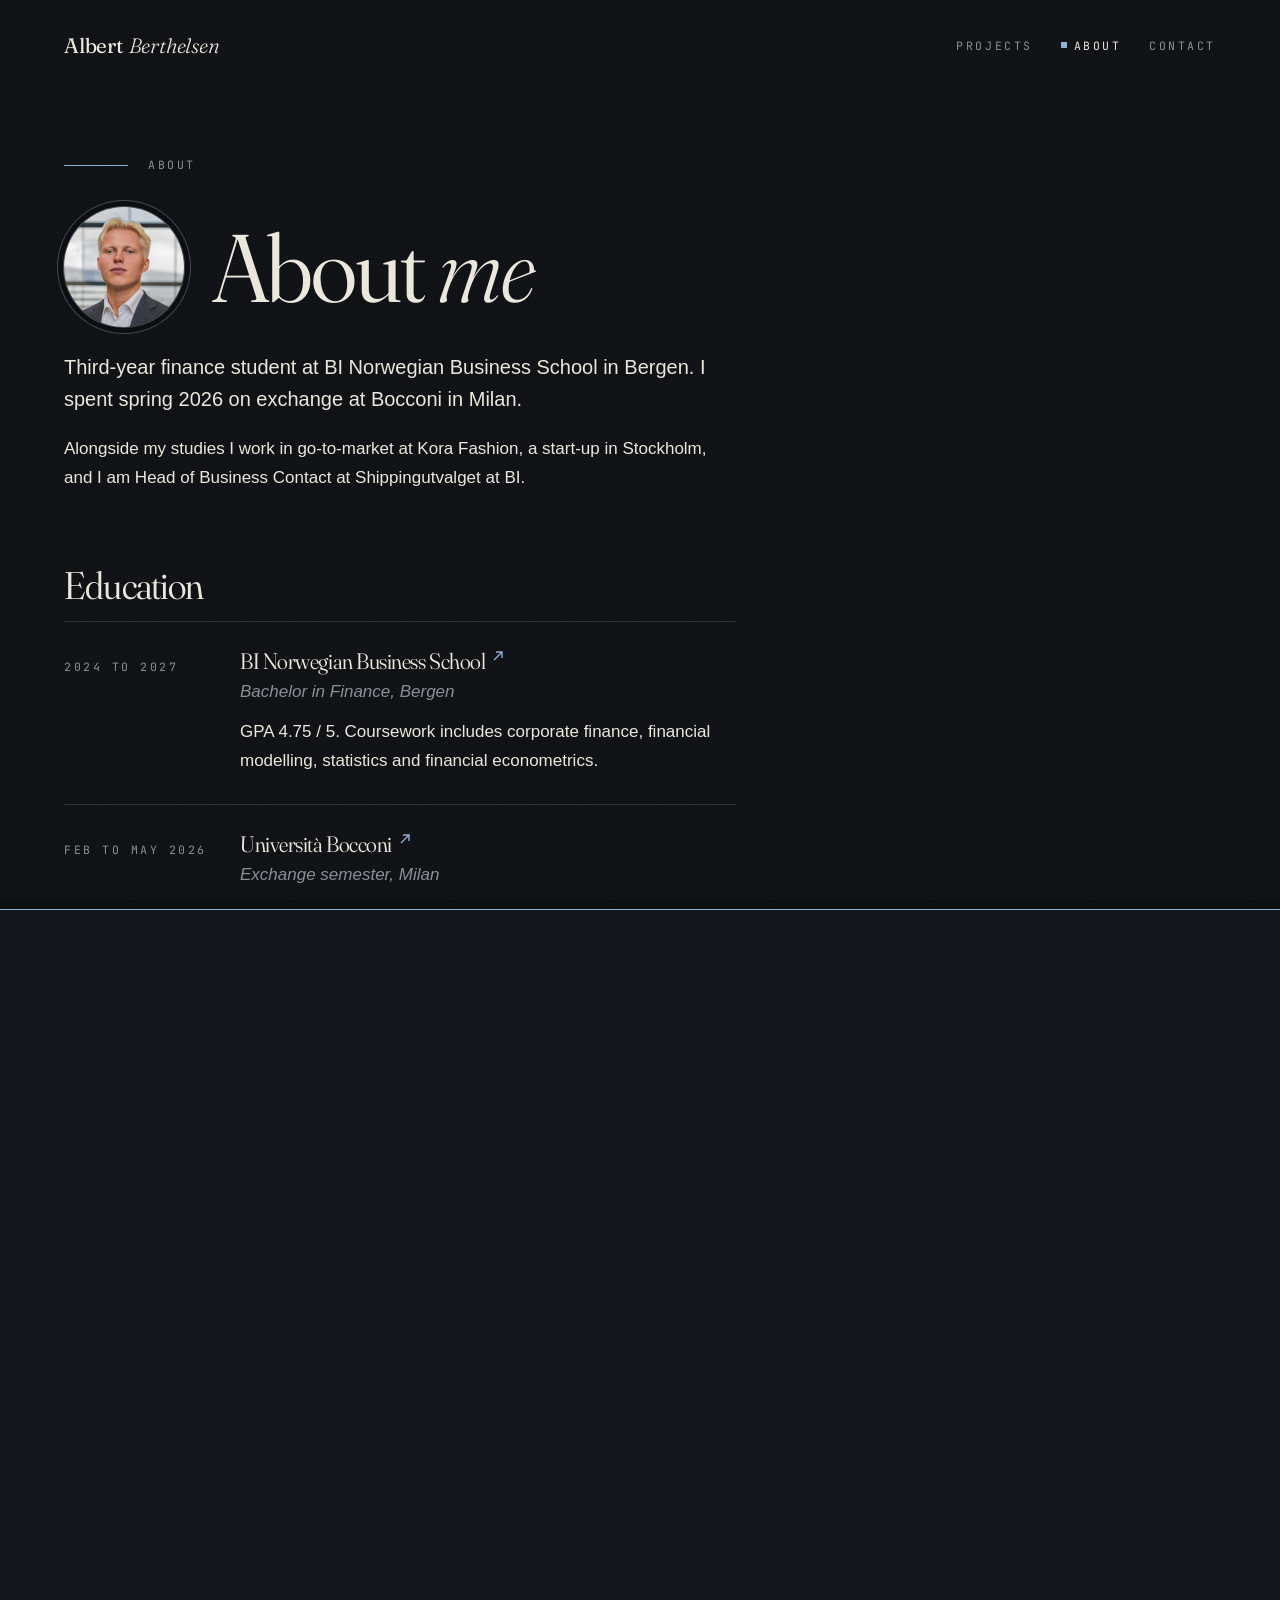
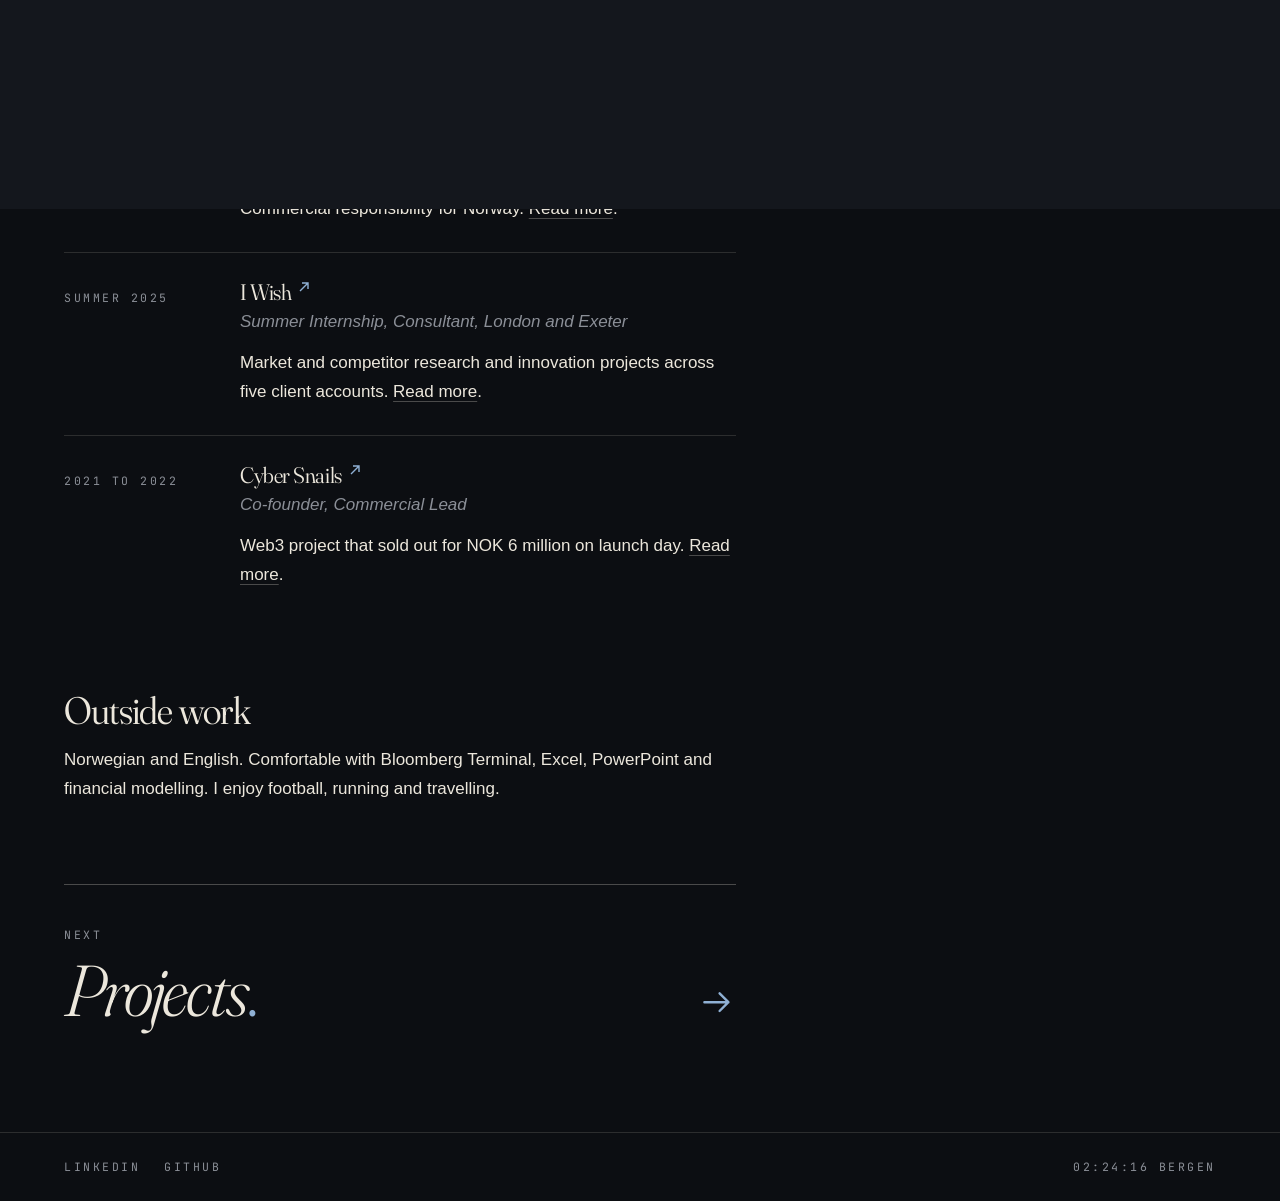
==== about/index.html @ 4fbca852 "Plainer copy, cleaner home, school links under Education Co-Authored-By: Claude Opus 5.5 <noreply@an" ====
<!doctype html>
<html lang="en">
<head>
  <meta charset="utf-8">
  <meta name="viewport" content="width=device-width, initial-scale=1">
  <title>About · Albert Berthelsen</title>
  <meta name="description" content="Background, education and experience of Albert Berthelsen.">
  <link rel="canonical" href="https://albertberthelsen.com/about">
  <meta property="og:title" content="About · Albert Berthelsen">
  <meta property="og:description" content="Background, education and experience of Albert Berthelsen.">
  <meta property="og:url" content="https://albertberthelsen.com/about">
  <meta property="og:type" content="website">
  <meta property="og:site_name" content="Albert Berthelsen">
  <meta property="og:image" content="https://albertberthelsen.com/og-portrait.jpg">
  <meta property="og:image:width" content="878">
  <meta property="og:image:height" content="1098">
  <meta property="og:image:alt" content="Hi, I’m Albert. Finance student in Bergen.">
  <meta name="twitter:card" content="summary">
  <meta name="twitter:image" content="https://albertberthelsen.com/og-portrait.jpg">
  <meta name="theme-color" content="#0c0e12">
  <link rel="icon" href="/favicon.svg" type="image/svg+xml">
  <link rel="icon" href="/favicon-32.png" type="image/png" sizes="32x32">
  <link rel="apple-touch-icon" href="/apple-touch-icon.png">
  <link rel="preconnect" href="https://fonts.googleapis.com">
  <link rel="preconnect" href="https://fonts.gstatic.com" crossorigin>
  <link rel="stylesheet" href="https://fonts.googleapis.com/css2?family=Fraunces:ital,opsz,wght,SOFT@0,9..144,300..500,0..100;1,9..144,300..500,0..100&family=JetBrains+Mono:wght@400&display=swap">
  <script>document.documentElement.classList.add("js");</script>
  <link rel="stylesheet" href="/css/style.css">
  <script defer src="/_vercel/insights/script.js"></script>
</head>
<body>
  <div class="curtain" aria-hidden="true"><span class="curtain-label"></span></div>

  <header class="topbar">
    <a class="brand" href="/">Albert <em>Berthelsen</em></a>
    <nav class="site-nav mono" aria-label="Main">
      <a href="/projects">Projects</a>
      <a href="/about">About</a>
      <a href="/contact">Contact</a>
    </nav>
  </header>

  <main>
    <div class="wrap">
      <p class="mono kicker">About</p>
      <div class="about-head">
        <button class="portrait-btn" type="button" aria-label="Show full portrait" data-lightbox="portrait-full">
          <img class="portrait" src="/img/albert-square.jpg" alt="Portrait of Albert Berthelsen" width="480" height="480">
        </button>
        <h1>About <em>me</em></h1>
      </div>
      <dialog class="lightbox" id="portrait-full" aria-label="Portrait of Albert Berthelsen">
        <img src="/img/albert.jpg" alt="Albert Berthelsen" width="878" height="1382" loading="lazy">
        <button class="lightbox-close mono" type="button" aria-label="Close">Close</button>
      </dialog>
      <p class="lede">Third-year finance student at BI Norwegian Business School in Bergen. I spent spring 2026 on exchange at Bocconi in Milan.</p>
      <p>Alongside my studies I work in go-to-market at Kora Fashion, a start-up in Stockholm, and I am Head of Business Contact at Shippingutvalget at BI.</p>

      <h2>Education</h2>

      <div class="entry">
        <span class="mono entry-date">2024 to 2027</span>
        <div>
        <h3><a class="ext" href="https://www.bi.no/" target="_blank" rel="noopener">BI Norwegian Business School</a></h3>
        <p class="entry-role">Bachelor in Finance, Bergen</p>
        <p>GPA 4.75 / 5. Coursework includes corporate finance, financial modelling, statistics and financial econometrics.</p>
        </div>
      </div>

      <div class="entry">
        <span class="mono entry-date">Feb to May 2026</span>
        <div>
        <h3><a class="ext" href="https://www.unibocconi.it/en" target="_blank" rel="noopener">Università Bocconi</a></h3>
        <p class="entry-role">Exchange semester, Milan</p>
        <p>Courses included Business Valuation, Fintech for Banking, and Macroeconomics and the World Economy.</p>
        </div>
      </div>

      <h2>Student organisations</h2>

      <div class="entry">
        <span class="mono entry-date">Since 2024</span>
        <div>
        <h3><a class="ext" href="https://www.linkedin.com/company/shippingutvalgetbi/" target="_blank" rel="noopener">Shippingutvalget</a></h3>
        <p class="entry-role">Head of Business Contact</p>
        <p>The shipping committee at BI Bergen. I am responsible for our relationships with the shipping industry in Bergen, building contacts with companies and arranging company visits for our 35 members.</p>
        </div>
      </div>

      <div class="entry">
        <span class="mono entry-date">2025 to 2026</span>
        <div>
        <h3><a class="ext" href="https://www.linkedin.com/company/bi-bergen-case-club/" target="_blank" rel="noopener">BISO Bergen Case Club</a></h3>
        <p class="entry-role">Business Relations Manager</p>
        <p>I reached out to consulting firms, built partnerships and arranged company visits for the case club&rsquo;s members.</p>
        </div>
      </div>

      <h2>Experience</h2>

      <div class="entry">
        <span class="mono entry-date">Since 2026</span>
        <div>
        <h3><a class="ext" href="https://www.kora.fashion/" target="_blank" rel="noopener">Kora Fashion</a></h3>
        <p class="entry-role">GTM Internship, Stockholm (remote)</p>
        <p>First external hire at an early-stage B2B SaaS start-up. Commercial responsibility for Norway. <a href="/projects/ai-gtm-toolkit">Read more</a>.</p>
        </div>
      </div>

      <div class="entry">
        <span class="mono entry-date">Summer 2025</span>
        <div>
        <h3><a class="ext" href="https://www.iwishworld.com/" target="_blank" rel="noopener">I Wish</a></h3>
        <p class="entry-role">Summer Internship, Consultant, London and Exeter</p>
        <p>Market and competitor research and innovation projects across five client accounts. <a href="/projects/vuse-market-research">Read more</a>.</p>
        </div>
      </div>

      <div class="entry">
        <span class="mono entry-date">2021 to 2022</span>
        <div>
        <h3><a class="ext" href="https://x.com/CyberSnailsNFT" target="_blank" rel="noopener">Cyber Snails</a></h3>
        <p class="entry-role">Co-founder, Commercial Lead</p>
        <p>Web3 project that sold out for NOK 6 million on launch day. <a href="/projects/cyber-snails">Read more</a>.</p>
        </div>
      </div>

      <h2>Outside work</h2>
      <p>Norwegian and English. Comfortable with Bloomberg Terminal, Excel, PowerPoint and financial modelling. I enjoy football, running and travelling.</p>
      <a class="next" href="/projects">
        <span class="mono">Next</span>
        <span class="next-title">Projects<span class="dot">.</span></span>
        <span class="card-arrow"><svg class="arrow" viewBox="0 0 24 24" aria-hidden="true"><path d="M4 12h15M13.5 6.5 19 12l-5.5 5.5"/></svg></span>
      </a>
    </div>
  </main>

  <footer class="statusbar mono">
    <span class="foot-links"><a href="https://www.linkedin.com/in/albert-berthelsen-7a202219b" target="_blank" rel="noopener">LinkedIn</a><a href="https://github.com/albertberthelsen" target="_blank" rel="noopener">GitHub</a></span>
    <span id="clock">Bergen</span>
  </footer>

  <script src="/js/main.js" defer></script>
</body>
</html>
---- css/style.css ----
/* ---------- Tokens ---------- */
:root {
  --bg: #0c0e12;
  --text: #ece7dc;
  --muted: #8b8f97;
  --rule: rgba(236, 231, 220, 0.14);
  --rule-strong: rgba(236, 231, 220, 0.28);
  --accent: #8fb0d4;
  --serif: "Fraunces", Georgia, "Times New Roman", serif;
  --sans: -apple-system, BlinkMacSystemFont, "Segoe UI", Roboto, "Helvetica Neue", Arial, sans-serif;
  --mono: "JetBrains Mono", ui-monospace, SFMono-Regular, Menlo, monospace;
  --measure: 42rem;
  --gutter: clamp(1rem, 5vw, 4rem);
  color-scheme: dark;
}

/* ---------- Base ---------- */
*, *::before, *::after { box-sizing: border-box; }

html { -webkit-text-size-adjust: 100%; }

body {
  margin: 0;
  min-height: 100vh;
  min-height: 100svh;
  display: flex;
  flex-direction: column;
  background: var(--bg);
  color: var(--text);
  font-family: var(--sans);
  font-size: 1.0625rem;
  line-height: 1.7;
  -webkit-font-smoothing: antialiased;
  overflow-x: hidden;
}

/* Film grain */
body::after {
  content: "";
  position: fixed;
  inset: 0;
  pointer-events: none;
  z-index: 1;
  opacity: 0.06;
  background-image: url("data:image/svg+xml,%3Csvg xmlns='http://www.w3.org/2000/svg' width='160' height='160'%3E%3Cfilter id='n'%3E%3CfeTurbulence type='fractalNoise' baseFrequency='0.9' numOctaves='2' stitchTiles='stitch'/%3E%3C/filter%3E%3Crect width='100%25' height='100%25' filter='url(%23n)'/%3E%3C/svg%3E");
}

#market {
  position: fixed;
  inset: 0;
  width: 100%;
  height: 100%;
  z-index: 0;
  pointer-events: none;
}

.topbar, main, .statusbar { position: relative; z-index: 2; }

h1, h2, h3 {
  font-family: var(--serif);
  font-weight: 350;
  font-variation-settings: "opsz" 144, "SOFT" 30;
  line-height: 1.05;
  letter-spacing: -0.02em;
  margin: 0 0 1rem;
}
h1 em, h2 em, .display em { font-style: italic; font-weight: 300; }

h1 { font-size: clamp(3rem, 9vw, 6rem); }
h2 { font-size: clamp(1.75rem, 4vw, 2.4rem); margin-top: 4.5rem; }
h3 { font-size: 1.4rem; margin: 0; }

p { margin: 0 0 1.25rem; }

a {
  color: inherit;
  text-decoration: underline;
  text-decoration-color: var(--rule-strong);
  text-underline-offset: 0.22em;
  transition: color 0.2s ease, text-decoration-color 0.2s ease;
}
a:hover { text-decoration-color: var(--accent); }

:focus-visible { outline: 1px solid var(--accent); outline-offset: 4px; }

::selection { background: var(--accent); color: var(--bg); }

ul { padding-left: 1.1rem; margin: 0 0 1.25rem; }
li { margin-bottom: 0.5rem; }
li::marker { color: var(--accent); }

strong { font-weight: 600; }

/* ---------- Mono labels ---------- */
.mono {
  font-family: var(--mono);
  font-size: 0.72rem;
  letter-spacing: 0.22em;
  text-transform: uppercase;
  color: var(--muted);
}
.accent { color: var(--accent); }

.kicker {
  display: flex;
  align-items: center;
  gap: 1.25rem;
  margin: 0 0 2rem;
}
.kicker::before {
  content: "";
  width: 4rem;
  height: 1px;
  background: var(--accent);
  flex-shrink: 0;
}

/* ---------- Top & bottom bars ---------- */
.topbar {
  display: flex;
  flex-wrap: wrap;
  align-items: center;
  justify-content: space-between;
  gap: 0.75rem 2rem;
  padding: 1.75rem var(--gutter);
}


.brand {
  font-family: var(--serif);
  font-size: 1.3rem;
  letter-spacing: -0.01em;
  text-decoration: none;
}
.brand em { font-style: italic; font-weight: 300; }

.site-nav { display: flex; gap: 1.75rem; }
.site-nav a { text-decoration: none; }
.site-nav a:hover,
.site-nav a[aria-current="page"] { color: var(--text); }
.site-nav a[aria-current="page"]::before {
  content: "";
  display: inline-block;
  width: 6px;
  height: 6px;
  margin-right: 0.6em;
  vertical-align: 0.15em;
  background: var(--accent);
}

main { flex: 1; padding: 4rem var(--gutter) 6rem; }

.statusbar {
  display: flex;
  flex-wrap: wrap;
  justify-content: space-between;
  gap: 0.5rem 2rem;
  padding: 1.5rem var(--gutter);
  border-top: 1px solid var(--rule);
}
.statusbar a { text-decoration: none; }
.statusbar a:hover { color: var(--text); }


/* ---------- Home hero ---------- */
.hero { display: flex; flex-direction: column; justify-content: center; padding-top: 3rem; }

.display {
  font-size: clamp(3.6rem, 17vw, 12rem);
  line-height: 0.9;
  letter-spacing: -0.035em;
  margin: 0 0 2.5rem;
}
.display span, .display em { display: block; }
.display em { padding-left: 0.35em; }
.display .dot { display: inline; color: var(--accent); font-style: normal; }


.hero-intro {
  max-width: 34rem;
  font-size: 1.1rem;
  color: var(--text);
  opacity: 0.85;
  margin-bottom: 3.5rem;
}

/* Index cards */
.cards {
  display: grid;
  grid-template-columns: repeat(3, minmax(0, 1fr));
  max-width: 64rem;
  border: 1px solid var(--rule-strong);
  background: rgba(12, 14, 18, 0.6);
  backdrop-filter: blur(2px);
}
.card {
  display: grid;
  grid-template-columns: auto 1fr auto;
  align-items: center;
  gap: 0 1.25rem;
  padding: 1.6rem 1.5rem;
  text-decoration: none;
  transition: background 0.25s ease;
}
.card + .card { border-left: 1px solid var(--rule-strong); }
.card:hover { background: rgba(143, 176, 212, 0.07); }
.card-title { font-family: var(--serif); font-size: 1.9rem; line-height: 1.1; display: block; }
.card-sub { display: block; margin-top: 0.4rem; font-size: 0.62rem; }
.card-arrow { color: var(--accent); font-size: 1.5rem; transition: transform 0.25s ease; }
.card:hover .card-arrow { transform: translateX(5px); }

/* ---------- Inner pages ---------- */
.wrap { max-width: var(--measure); }

.lede { font-size: 1.25rem; line-height: 1.6; }
.muted { color: var(--muted); }

/* Project list */
.project-list { list-style: none; padding: 0; margin: 3rem 0 0; border-top: 1px solid var(--rule-strong); }
.project-list li { margin: 0; border-bottom: 1px solid var(--rule-strong); }
.project-list a {
  display: grid;
  grid-template-columns: 3rem 1fr auto;
  gap: 0 1rem;
  align-items: start;
  padding: 2rem 0;
  text-decoration: none;
}
.project-list .idx { padding-top: 0.6rem; }
.project-list h2 { font-size: 1.9rem; margin: 0.35rem 0 0.5rem; }
.project-list p { margin: 0; color: var(--muted); }
.project-list .card-arrow { padding-top: 1.6rem; }
.project-list a:hover h2 { color: var(--accent); }
.project-list a:hover .card-arrow { transform: translateX(5px); }

/* Facts */
.facts {
  display: grid;
  grid-template-columns: max-content 1fr;
  gap: 0.9rem 2.5rem;
  margin: 2.5rem 0 1rem;
  padding: 1.75rem 0;
  border-top: 1px solid var(--rule-strong);
  border-bottom: 1px solid var(--rule-strong);
}
.facts dt { padding-top: 0.3rem; }
.facts dd { margin: 0; }

/* Timeline entries */
.entry {
  display: grid;
  grid-template-columns: 9rem 1fr;
  gap: 0 2rem;
  padding: 1.75rem 0;
  border-top: 1px solid var(--rule);
}
.entry-date { padding-top: 0.45rem; }
.entry-role { font-style: italic; color: var(--muted); margin: 0.25rem 0 0.75rem; }
.entry p:last-child { margin-bottom: 0; }

.back { display: inline-block; margin-top: 4rem; text-decoration: none; }
.back:hover { color: var(--accent); }

.big-link {
  font-family: var(--serif);
  font-size: clamp(1.6rem, 6vw, 3rem);
  font-style: italic;
  font-weight: 300;
  text-decoration-thickness: 1px;
  word-break: break-word;
}

/* ---------- Small screens ---------- */
@media (max-width: 52rem) {
  .cards { grid-template-columns: 1fr; }
  .card + .card { border-left: 0; border-top: 1px solid var(--rule-strong); }
}

@media (max-width: 34rem) {
  body { font-size: 1rem; }
  .topbar { padding-top: 1.25rem; padding-bottom: 1.25rem; }
  .site-nav { gap: 1.25rem; }
  main { padding-top: 2.5rem; padding-bottom: 4rem; }
  .hero { padding-top: 2.5rem; }
  .kicker::before { width: 2.5rem; }
  .display em { padding-left: 0.2em; }
  .card { padding: 1.3rem 1.1rem; }
  .card-title { font-size: 1.6rem; }
  .project-list a { grid-template-columns: 2.25rem 1fr; }
  .project-list .card-arrow { display: none; }
  .facts { grid-template-columns: 1fr; gap: 0.15rem; }
  .facts dd { margin-bottom: 1rem; }
  .entry { grid-template-columns: 1fr; }
  .entry-date { padding: 0 0 0.35rem; }
  .hide-sm { display: none; }
}

@media (prefers-reduced-motion: reduce) {
  *, *::before, *::after { animation: none !important; transition: none !important; }
}



/* Footer links */
.foot-links { display: inline-flex; gap: 1.5rem; }

/* About header with portrait */
.about-head {
  display: flex;
  align-items: center;
  gap: 1.75rem;
  margin-bottom: 1.5rem;
}
.about-head h1 { margin: 0; }
.portrait {
  width: 7.5rem;
  height: 7.5rem;
  flex-shrink: 0;
  border-radius: 50%;
  object-fit: cover;
  filter: saturate(0.85);
  box-shadow: 0 0 0 1px var(--rule-strong), 0 0 0 6px var(--bg), 0 0 0 7px rgba(143, 176, 212, 0.35);
}

/* Now section */
.now { max-width: 64rem; margin-top: 5rem; }
.now-list { list-style: none; padding: 0; margin: 0; border-top: 1px solid var(--rule); }
.now-list li {
  display: grid;
  grid-template-columns: 7rem 1fr;
  gap: 0 1.5rem;
  padding: 1rem 0;
  margin: 0;
  border-bottom: 1px solid var(--rule);
}
.now-list .mono { padding-top: 0.3rem; }

@media (max-width: 34rem) {
  .portrait { width: 5.5rem; height: 5.5rem; }
  .about-head { gap: 1.25rem; }
  .now { margin-top: 3.5rem; }
  .now-list li { grid-template-columns: 1fr; }
  .now-list .mono { padding: 0 0 0.2rem; }
}

/* External links */
a.ext::after {
  content: "";
  display: inline-block;
  width: 0.55em;
  height: 0.55em;
  margin-left: 0.3em;
  vertical-align: 0.3em;
  background: var(--accent);
  -webkit-mask: url("data:image/svg+xml,%3Csvg xmlns='http://www.w3.org/2000/svg' viewBox='0 0 12 12'%3E%3Cpath d='M2 10 10 2M4 2h6v6' fill='none' stroke='black' stroke-width='1.4'/%3E%3C/svg%3E") center / contain no-repeat;
  mask: url("data:image/svg+xml,%3Csvg xmlns='http://www.w3.org/2000/svg' viewBox='0 0 12 12'%3E%3Cpath d='M2 10 10 2M4 2h6v6' fill='none' stroke='black' stroke-width='1.4'/%3E%3C/svg%3E") center / contain no-repeat;
}
h3 a.ext { text-decoration: none; }
h3 a.ext:hover { color: var(--accent); }

/* ---------- Page transitions ---------- */
.curtain {
  position: fixed;
  inset: 0;
  z-index: 50;
  pointer-events: none;
  display: flex;
  align-items: flex-end;
  padding: 0 var(--gutter) clamp(2rem, 8vh, 5rem);
  overflow: hidden;
  background: #14171d;
  border-top: 1px solid var(--accent);
  transform: translateY(101%);
  will-change: transform;
}

.curtain-label {
  font-family: var(--serif);
  font-size: clamp(3.2rem, 12vw, 9rem);
  font-style: italic;
  font-weight: 300;
  font-variation-settings: "opsz" 144, "SOFT" 30;
  line-height: 1;
  letter-spacing: -0.03em;
  color: var(--text);
  opacity: 0;
}
.curtain-label:not(:empty)::after { content: "."; font-style: normal; color: var(--accent); }

html.leaving .curtain { animation: curtain-in 0.35s cubic-bezier(0.7, 0, 0.2, 1) forwards; }
html.leaving .curtain-label { animation: label-in 0.3s cubic-bezier(0.2, 0.8, 0.2, 1) 0.12s forwards; }

html.arrived .curtain-label { opacity: 1; }
html.arrived .curtain { animation: curtain-out 0.5s cubic-bezier(0.7, 0, 0.2, 1) 0.05s forwards; transform: none; }

@keyframes curtain-in {
  from { transform: translateY(101%); }
  to { transform: none; }
}
@keyframes curtain-out {
  from { transform: none; }
  to { transform: translateY(-101%); }
}
@keyframes label-in {
  from { opacity: 0; transform: translateY(40%); }
  to { opacity: 1; transform: none; }
}

/* Content rises into place, one element after another */
.js .rv { opacity: 0; }
.js.ready .rv {
  animation: rise 0.6s cubic-bezier(0.2, 0.8, 0.2, 1) both;
  animation-delay: calc(var(--i, 0) * 45ms + var(--d, 0ms));
}
@keyframes rise {
  from { opacity: 0; transform: translateY(16px); }
  to { opacity: 1; transform: none; }
}

/* ---------- Portrait lightbox ---------- */
.portrait-btn {
  padding: 0;
  border: 0;
  background: none;
  border-radius: 50%;
  cursor: zoom-in;
  flex-shrink: 0;
  transition: transform 0.4s cubic-bezier(0.2, 0.8, 0.2, 1);
}
.portrait-btn:hover { transform: scale(1.04); }
.portrait-btn .portrait { display: block; }

.lightbox {
  max-width: min(92vw, 30rem);
  max-height: 92vh;
  padding: 0;
  border: 1px solid var(--rule-strong);
  background: var(--bg);
  overflow: visible;
}
.lightbox[open] { animation: zoom-in 0.45s cubic-bezier(0.2, 0.8, 0.2, 1); }
.lightbox::backdrop { background: rgba(6, 7, 9, 0.85); backdrop-filter: blur(4px); }
.lightbox img { display: block; width: 100%; height: auto; max-height: 92vh; object-fit: contain; cursor: zoom-out; }
.lightbox-close {
  position: absolute;
  top: -2.25rem;
  right: 0;
  padding: 0.25rem 0;
  border: 0;
  background: none;
  color: var(--muted);
  cursor: pointer;
}
.lightbox-close:hover { color: var(--text); }
@keyframes zoom-in {
  from { opacity: 0; transform: scale(0.94); }
  to { opacity: 1; transform: none; }
}

@media (prefers-reduced-motion: reduce) {
  .js .rv { opacity: 1; }
  .curtain { display: none; }
}

/* ---------- Photos in project pages ---------- */
.photo { margin: 2.5rem 0; }
.photo-btn {
  display: block;
  width: 100%;
  padding: 0;
  border: 1px solid var(--rule-strong);
  background: none;
  cursor: zoom-in;
  overflow: hidden;
}
.photo-btn img {
  display: block;
  width: 100%;
  height: auto;
  filter: saturate(0.85);
  transition: transform 0.6s cubic-bezier(0.2, 0.8, 0.2, 1);
}
.photo-btn:hover img { transform: scale(1.02); }
.photo figcaption { margin-top: 0.75rem; font-size: 0.65rem; line-height: 1.8; }

/* ---------- Guided flow ---------- */

.next {
  display: grid;
  grid-template-columns: 1fr auto;
  align-items: end;
  gap: 0.5rem 1.5rem;
  margin-top: 5rem;
  padding: 2.5rem 0 0.5rem;
  border-top: 1px solid var(--rule-strong);
  text-decoration: none;
}
.next .mono { grid-column: 1 / -1; }
.next-title {
  font-family: var(--serif);
  font-size: clamp(2.2rem, 7vw, 4.5rem);
  font-style: italic;
  font-weight: 300;
  font-variation-settings: "opsz" 144, "SOFT" 30;
  line-height: 1.05;
  letter-spacing: -0.03em;
  transition: color 0.3s ease;
}
.next-title .dot { font-style: normal; color: var(--accent); }
.next .card-arrow { font-size: clamp(1.6rem, 4vw, 2.4rem); padding-bottom: 0.4rem; }
.next:hover .next-title { color: var(--accent); }
.next:hover .card-arrow { transform: translateX(8px); }
.next + .back { margin-top: 2rem; }
.facts + .next { margin-top: 3rem; padding-top: 0.5rem; border-top: 0; }

/* SVG arrows */
.arrow {
  display: inline-block;
  width: 1em;
  height: 1em;
  vertical-align: -0.15em;
  fill: none;
  stroke: currentColor;
  stroke-width: 1.5;
  stroke-linecap: round;
  stroke-linejoin: round;
}
.card-arrow { display: inline-flex; }
a.ext { white-space: nowrap; }
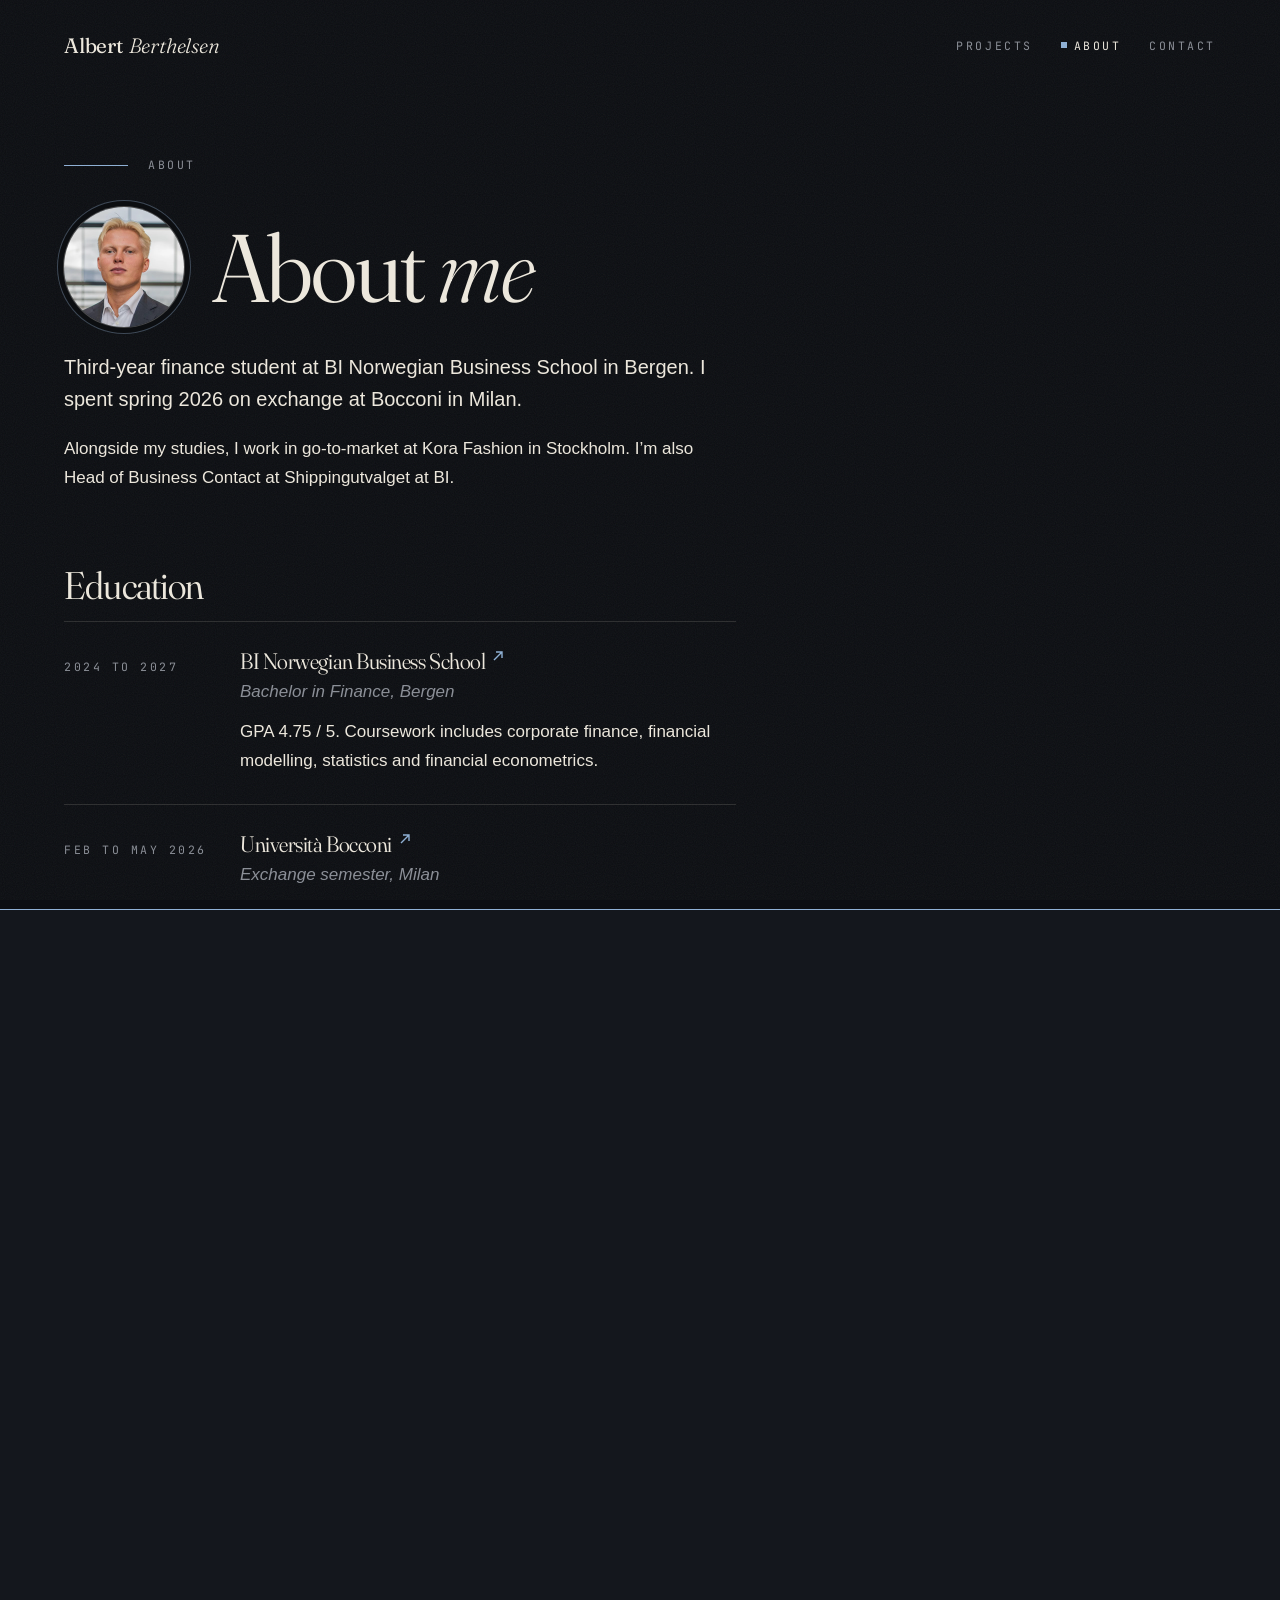
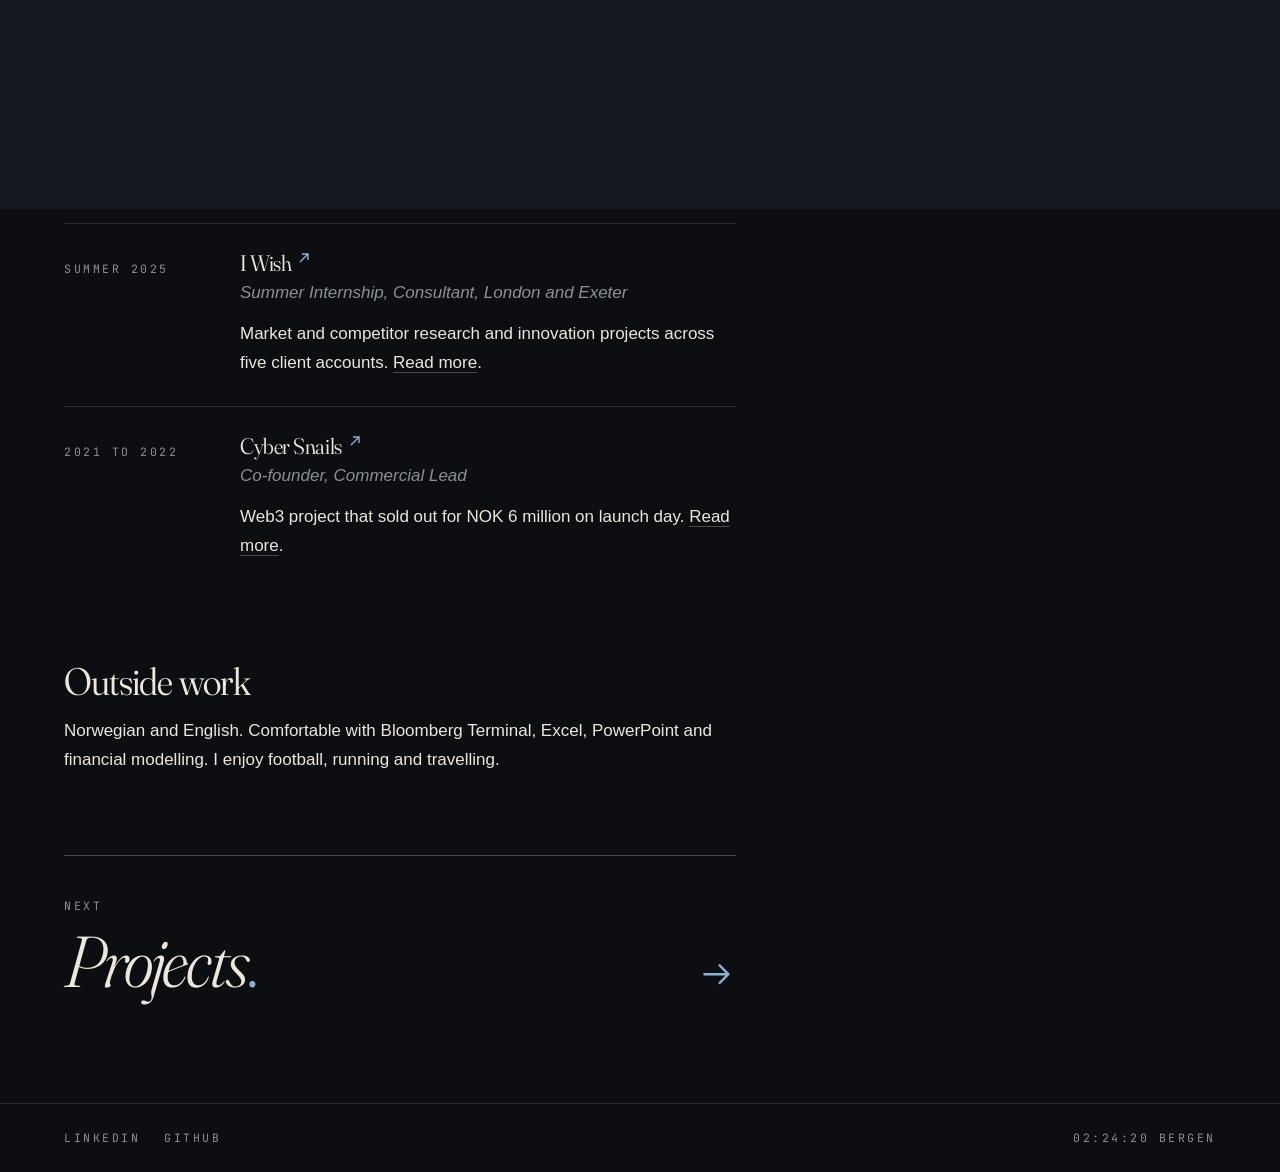
==== commit 745abb41: "New contact layout, name on one line, varied sentence length Co-Authored-By: Claude Opus 5.5 <norepl" ====
--- a/about/index.html
+++ b/about/index.html
@@ -54,7 +54,7 @@
         <button class="lightbox-close mono" type="button" aria-label="Close">Close</button>
       </dialog>
       <p class="lede">Third-year finance student at BI Norwegian Business School in Bergen. I spent spring 2026 on exchange at Bocconi in Milan.</p>
-      <p>Alongside my studies I work in go-to-market at Kora Fashion, a start-up in Stockholm, and I am Head of Business Contact at Shippingutvalget at BI.</p>
+      <p>Alongside my studies, I work in go-to-market at Kora Fashion in Stockholm. I&rsquo;m also Head of Business Contact at Shippingutvalget at BI.</p>
 
       <h2>Education</h2>
 
@@ -83,7 +83,7 @@
         <div>
         <h3><a class="ext" href="https://www.linkedin.com/company/shippingutvalgetbi/" target="_blank" rel="noopener">Shippingutvalget</a></h3>
         <p class="entry-role">Head of Business Contact</p>
-        <p>The shipping committee at BI Bergen. I am responsible for our relationships with the shipping industry in Bergen, building contacts with companies and arranging company visits for our 35 members.</p>
+        <p>The shipping committee at BI Bergen. I look after our relationships with the shipping industry and arrange company visits for our 35 members.</p>
         </div>
       </div>
 
@@ -92,7 +92,7 @@
         <div>
         <h3><a class="ext" href="https://www.linkedin.com/company/bi-bergen-case-club/" target="_blank" rel="noopener">BISO Bergen Case Club</a></h3>
         <p class="entry-role">Business Relations Manager</p>
-        <p>I reached out to consulting firms, built partnerships and arranged company visits for the case club&rsquo;s members.</p>
+        <p>I contacted consulting firms, built partnerships and set up company visits for our members.</p>
         </div>
       </div>
 
--- a/css/style.css
+++ b/css/style.css
@@ -166,23 +166,28 @@
 .hero { display: flex; flex-direction: column; justify-content: center; padding-top: 3rem; }
 
 .display {
-  font-size: clamp(3.6rem, 17vw, 12rem);
+  font-size: clamp(3.6rem, 9vw, 10.5rem);
   line-height: 0.9;
   letter-spacing: -0.035em;
   margin: 0 0 2.5rem;
 }
-.display span, .display em { display: block; }
-.display em { padding-left: 0.35em; }
+.display span, .display em { display: inline; }
 .display .dot { display: inline; color: var(--accent); font-style: normal; }
 
 
 .hero-intro {
-  max-width: 34rem;
-  font-size: 1.1rem;
-  color: var(--text);
-  opacity: 0.85;
+  max-width: 40rem;
+  font-size: 1.2rem;
+  line-height: 1.7;
+  color: var(--muted);
   margin-bottom: 3.5rem;
 }
+.hero-intro .hl { color: var(--text); }
+.hero-intro a.hl {
+  text-decoration: underline;
+  text-decoration-color: var(--rule-strong);
+}
+.hero-intro a.hl:hover { text-decoration-color: var(--accent); }
 
 /* Index cards */
 .cards {
@@ -283,6 +288,8 @@
   main { padding-top: 2.5rem; padding-bottom: 4rem; }
   .hero { padding-top: 2.5rem; }
   .kicker::before { width: 2.5rem; }
+  .display { font-size: clamp(3.6rem, 17vw, 6rem); }
+  .display span, .display em { display: block; }
   .display em { padding-left: 0.2em; }
   .card { padding: 1.3rem 1.1rem; }
   .card-title { font-size: 1.6rem; }
@@ -322,25 +329,9 @@
   box-shadow: 0 0 0 1px var(--rule-strong), 0 0 0 6px var(--bg), 0 0 0 7px rgba(143, 176, 212, 0.35);
 }
 
-/* Now section */
-.now { max-width: 64rem; margin-top: 5rem; }
-.now-list { list-style: none; padding: 0; margin: 0; border-top: 1px solid var(--rule); }
-.now-list li {
-  display: grid;
-  grid-template-columns: 7rem 1fr;
-  gap: 0 1.5rem;
-  padding: 1rem 0;
-  margin: 0;
-  border-bottom: 1px solid var(--rule);
-}
-.now-list .mono { padding-top: 0.3rem; }
-
 @media (max-width: 34rem) {
   .portrait { width: 5.5rem; height: 5.5rem; }
   .about-head { gap: 1.25rem; }
-  .now { margin-top: 3.5rem; }
-  .now-list li { grid-template-columns: 1fr; }
-  .now-list .mono { padding: 0 0 0.2rem; }
 }
 
 /* External links */
@@ -527,3 +518,88 @@
 }
 .card-arrow { display: inline-flex; }
 a.ext { white-space: nowrap; }
+
+/* ---------- Contact ---------- */
+.wrap-wide { max-width: 72rem; }
+
+.contact-grid {
+  display: grid;
+  grid-template-columns: minmax(0, 0.85fr) minmax(0, 1fr) minmax(0, 1.15fr);
+  gap: 3.5rem;
+  align-items: center;
+}
+
+.contact-photo { margin: 0; }
+.contact-photo img {
+  display: block;
+  width: 100%;
+  height: auto;
+  aspect-ratio: 4 / 5;
+  object-fit: cover;
+  object-position: center 15%;
+  border: 1px solid var(--rule-strong);
+  filter: saturate(0.85);
+}
+
+.contact-facts {
+  display: grid;
+  grid-template-columns: max-content 1fr;
+  margin: 0;
+}
+.contact-facts dt,
+.contact-facts dd {
+  margin: 0;
+  padding: 0.95rem 0;
+  border-bottom: 1px solid var(--rule);
+}
+.contact-facts dt { padding-right: 2rem; padding-top: 1.2rem; }
+.contact-facts a { color: var(--accent); text-decoration: none; }
+.contact-facts a:hover { text-decoration: underline; }
+
+.contact-cta h1 {
+  font-size: clamp(2.2rem, 3.4vw, 3.3rem);
+  line-height: 1.12;
+  margin: 0 0 2.5rem;
+}
+.contact-email {
+  font-style: italic;
+  font-weight: 300;
+  color: var(--accent);
+  text-decoration: underline;
+  text-decoration-thickness: 1px;
+  text-underline-offset: 0.18em;
+  text-decoration-color: var(--rule-strong);
+}
+.contact-email:hover { text-decoration-color: var(--accent); }
+
+.send {
+  position: relative;
+  isolation: isolate;
+  overflow: hidden;
+  display: inline-flex;
+  align-items: center;
+  gap: 1rem;
+  padding: 1.15rem 1.6rem;
+  border: 1px solid var(--rule-strong);
+  color: var(--text);
+  text-decoration: none;
+  transition: color 0.35s ease, border-color 0.35s ease;
+}
+.send::before {
+  content: "";
+  position: absolute;
+  inset: 0;
+  z-index: -1;
+  background: var(--accent);
+  transform: translateY(101%);
+  transition: transform 0.45s cubic-bezier(0.7, 0, 0.2, 1);
+}
+.send:hover { color: var(--bg); border-color: var(--accent); }
+.send:hover::before { transform: none; }
+
+@media (max-width: 60rem) {
+  .contact-grid { grid-template-columns: 1fr; gap: 2.5rem; }
+  .contact-photo { max-width: 20rem; }
+  .contact-cta { order: -1; }
+  .contact-photo { order: -2; }
+}
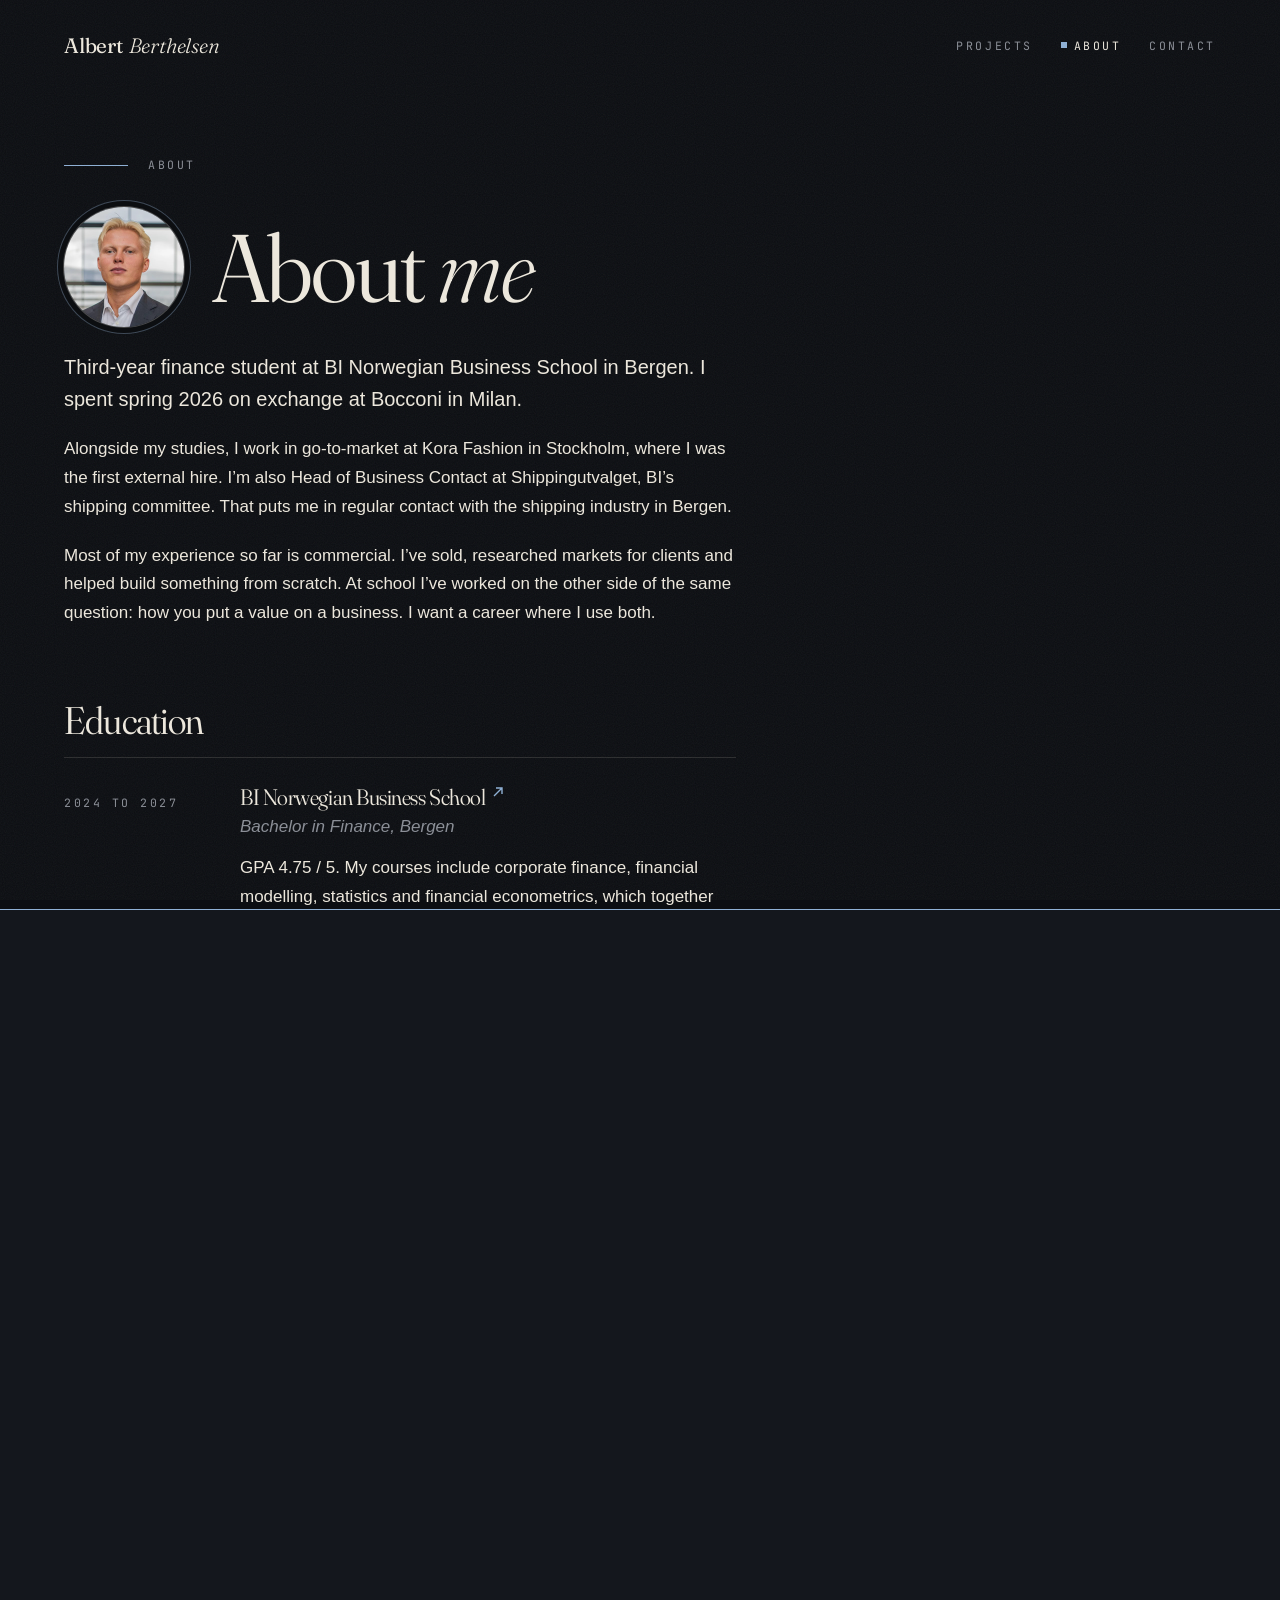
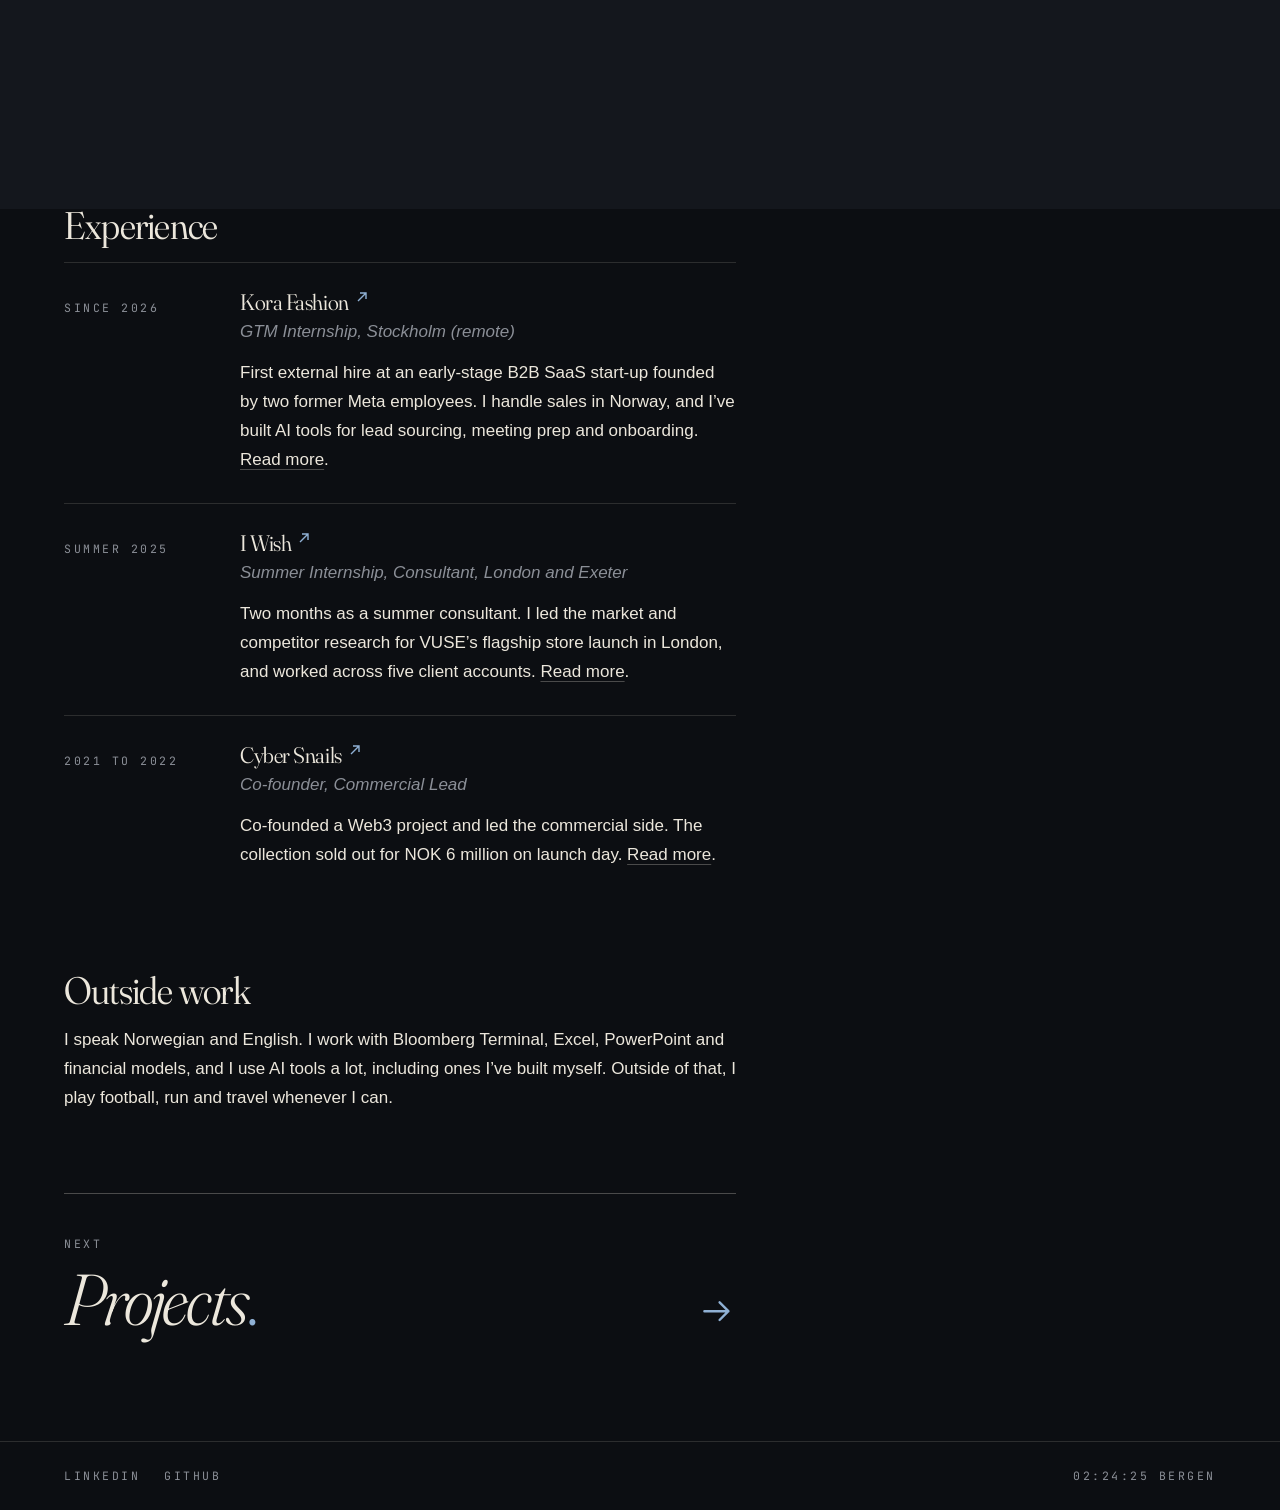
==== commit 2d9d7a91: "Fuller, concrete copy on About and projects Co-Authored-By: Claude Opus 5.5 <noreply@anthropic.com>" ====
--- a/about/index.html
+++ b/about/index.html
@@ -54,7 +54,8 @@
         <button class="lightbox-close mono" type="button" aria-label="Close">Close</button>
       </dialog>
       <p class="lede">Third-year finance student at BI Norwegian Business School in Bergen. I spent spring 2026 on exchange at Bocconi in Milan.</p>
-      <p>Alongside my studies, I work in go-to-market at Kora Fashion in Stockholm. I&rsquo;m also Head of Business Contact at Shippingutvalget at BI.</p>
+      <p>Alongside my studies, I work in go-to-market at Kora Fashion in Stockholm, where I was the first external hire. I&rsquo;m also Head of Business Contact at Shippingutvalget, BI&rsquo;s shipping committee. That puts me in regular contact with the shipping industry in Bergen.</p>
+      <p>Most of my experience so far is commercial. I&rsquo;ve sold, researched markets for clients and helped build something from scratch. At school I&rsquo;ve worked on the other side of the same question: how you put a value on a business. I want a career where I use both.</p>
 
       <h2>Education</h2>
 
@@ -63,7 +64,7 @@
         <div>
         <h3><a class="ext" href="https://www.bi.no/" target="_blank" rel="noopener">BI Norwegian Business School</a></h3>
         <p class="entry-role">Bachelor in Finance, Bergen</p>
-        <p>GPA 4.75 / 5. Coursework includes corporate finance, financial modelling, statistics and financial econometrics.</p>
+        <p>GPA 4.75 / 5. My courses include corporate finance, financial modelling, statistics and financial econometrics, which together cover most of what goes into valuing a company.</p>
         </div>
       </div>
 
@@ -72,7 +73,7 @@
         <div>
         <h3><a class="ext" href="https://www.unibocconi.it/en" target="_blank" rel="noopener">Università Bocconi</a></h3>
         <p class="entry-role">Exchange semester, Milan</p>
-        <p>Courses included Business Valuation, Fintech for Banking, and Macroeconomics and the World Economy.</p>
+        <p>Final grade 26 / 30. I took Business Valuation, Fintech for Banking, and Macroeconomics and the World Economy.</p>
         </div>
       </div>
 
@@ -83,7 +84,7 @@
         <div>
         <h3><a class="ext" href="https://www.linkedin.com/company/shippingutvalgetbi/" target="_blank" rel="noopener">Shippingutvalget</a></h3>
         <p class="entry-role">Head of Business Contact</p>
-        <p>The shipping committee at BI Bergen. I look after our relationships with the shipping industry and arrange company visits for our 35 members.</p>
+        <p>The shipping committee at BI Bergen. I&rsquo;m responsible for our contact with the shipping industry in the city. In practice, that means building relationships with companies and arranging company visits for our 35 members.</p>
         </div>
       </div>
 
@@ -92,7 +93,7 @@
         <div>
         <h3><a class="ext" href="https://www.linkedin.com/company/bi-bergen-case-club/" target="_blank" rel="noopener">BISO Bergen Case Club</a></h3>
         <p class="entry-role">Business Relations Manager</p>
-        <p>I contacted consulting firms, built partnerships and set up company visits for our members.</p>
+        <p>I was responsible for our relationships with consulting firms. I reached out to new companies, built partnerships and arranged company visits for our members.</p>
         </div>
       </div>
 
@@ -103,7 +104,7 @@
         <div>
         <h3><a class="ext" href="https://www.kora.fashion/" target="_blank" rel="noopener">Kora Fashion</a></h3>
         <p class="entry-role">GTM Internship, Stockholm (remote)</p>
-        <p>First external hire at an early-stage B2B SaaS start-up. Commercial responsibility for Norway. <a href="/projects/ai-gtm-toolkit">Read more</a>.</p>
+        <p>First external hire at an early-stage B2B SaaS start-up founded by two former Meta employees. I handle sales in Norway, and I&rsquo;ve built AI tools for lead sourcing, meeting prep and onboarding. <a href="/projects/ai-gtm-toolkit">Read more</a>.</p>
         </div>
       </div>
 
@@ -112,7 +113,7 @@
         <div>
         <h3><a class="ext" href="https://www.iwishworld.com/" target="_blank" rel="noopener">I Wish</a></h3>
         <p class="entry-role">Summer Internship, Consultant, London and Exeter</p>
-        <p>Market and competitor research and innovation projects across five client accounts. <a href="/projects/vuse-market-research">Read more</a>.</p>
+        <p>Two months as a summer consultant. I led the market and competitor research for VUSE&rsquo;s flagship store launch in London, and worked across five client accounts. <a href="/projects/vuse-market-research">Read more</a>.</p>
         </div>
       </div>
 
@@ -121,12 +122,12 @@
         <div>
         <h3><a class="ext" href="https://x.com/CyberSnailsNFT" target="_blank" rel="noopener">Cyber Snails</a></h3>
         <p class="entry-role">Co-founder, Commercial Lead</p>
-        <p>Web3 project that sold out for NOK 6 million on launch day. <a href="/projects/cyber-snails">Read more</a>.</p>
+        <p>Co-founded a Web3 project and led the commercial side. The collection sold out for NOK 6 million on launch day. <a href="/projects/cyber-snails">Read more</a>.</p>
         </div>
       </div>
 
       <h2>Outside work</h2>
-      <p>Norwegian and English. Comfortable with Bloomberg Terminal, Excel, PowerPoint and financial modelling. I enjoy football, running and travelling.</p>
+      <p>I speak Norwegian and English. I work with Bloomberg Terminal, Excel, PowerPoint and financial models, and I use AI tools a lot, including ones I&rsquo;ve built myself. Outside of that, I play football, run and travel whenever I can.</p>
       <a class="next" href="/projects">
         <span class="mono">Next</span>
         <span class="next-title">Projects<span class="dot">.</span></span>
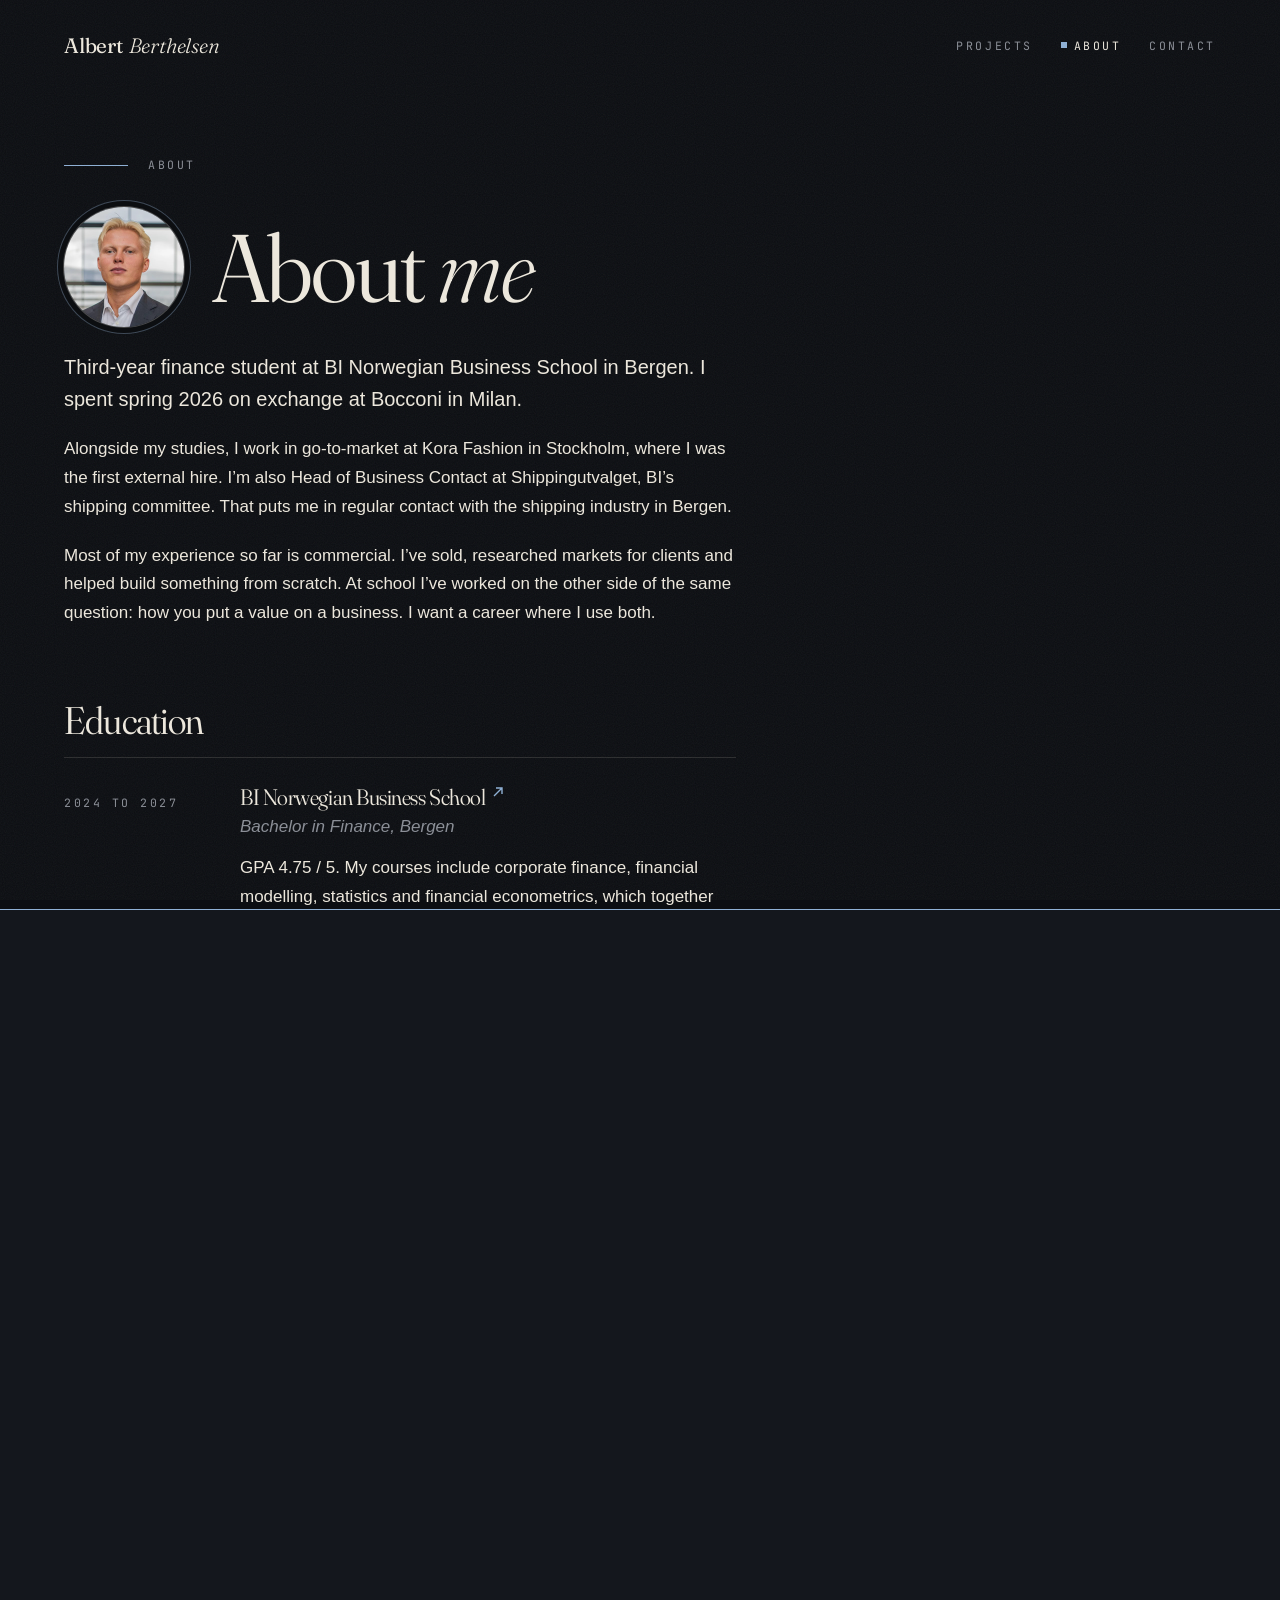
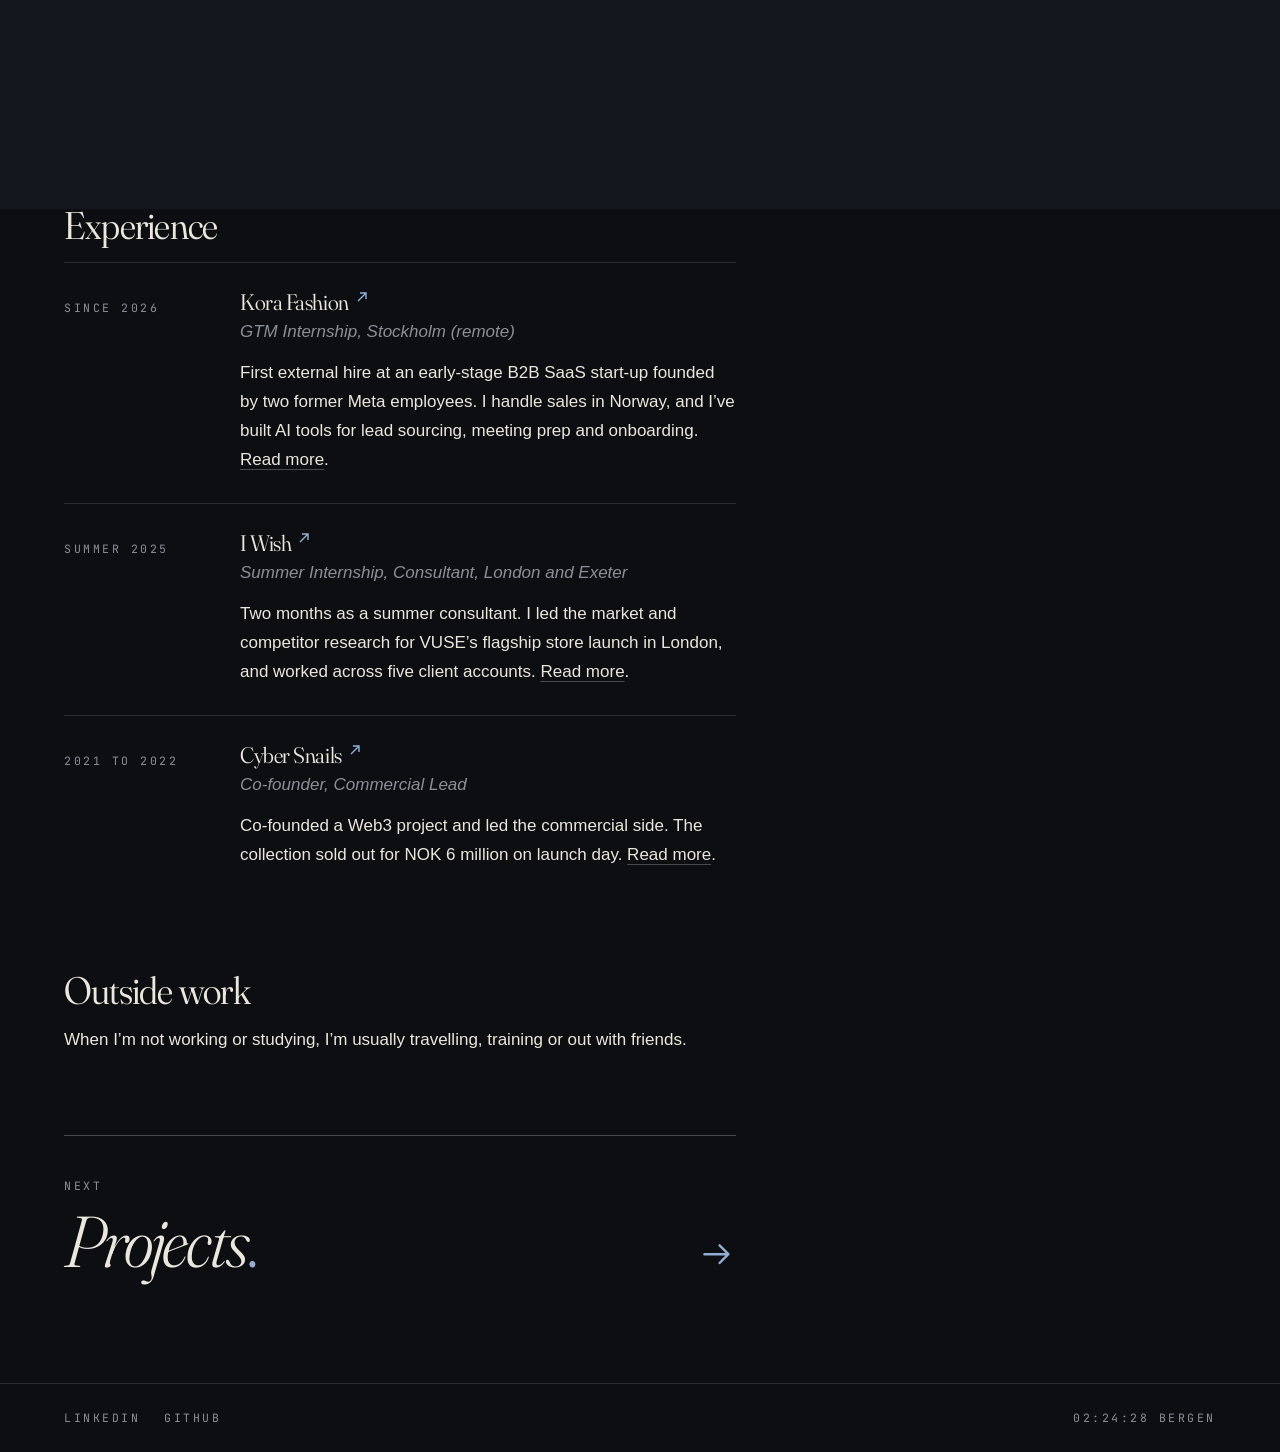
==== commit 87c5d078: "Drop projects heading; personal outside-work line Co-Authored-By: Claude Opus 5.5 <noreply@anthropic" ====
--- a/about/index.html
+++ b/about/index.html
@@ -127,7 +127,7 @@
       </div>
 
       <h2>Outside work</h2>
-      <p>I speak Norwegian and English. I work with Bloomberg Terminal, Excel, PowerPoint and financial models, and I use AI tools a lot, including ones I&rsquo;ve built myself. Outside of that, I play football, run and travel whenever I can.</p>
+      <p>When I&rsquo;m not working or studying, I&rsquo;m usually travelling, training or out with friends.</p>
       <a class="next" href="/projects">
         <span class="mono">Next</span>
         <span class="next-title">Projects<span class="dot">.</span></span>
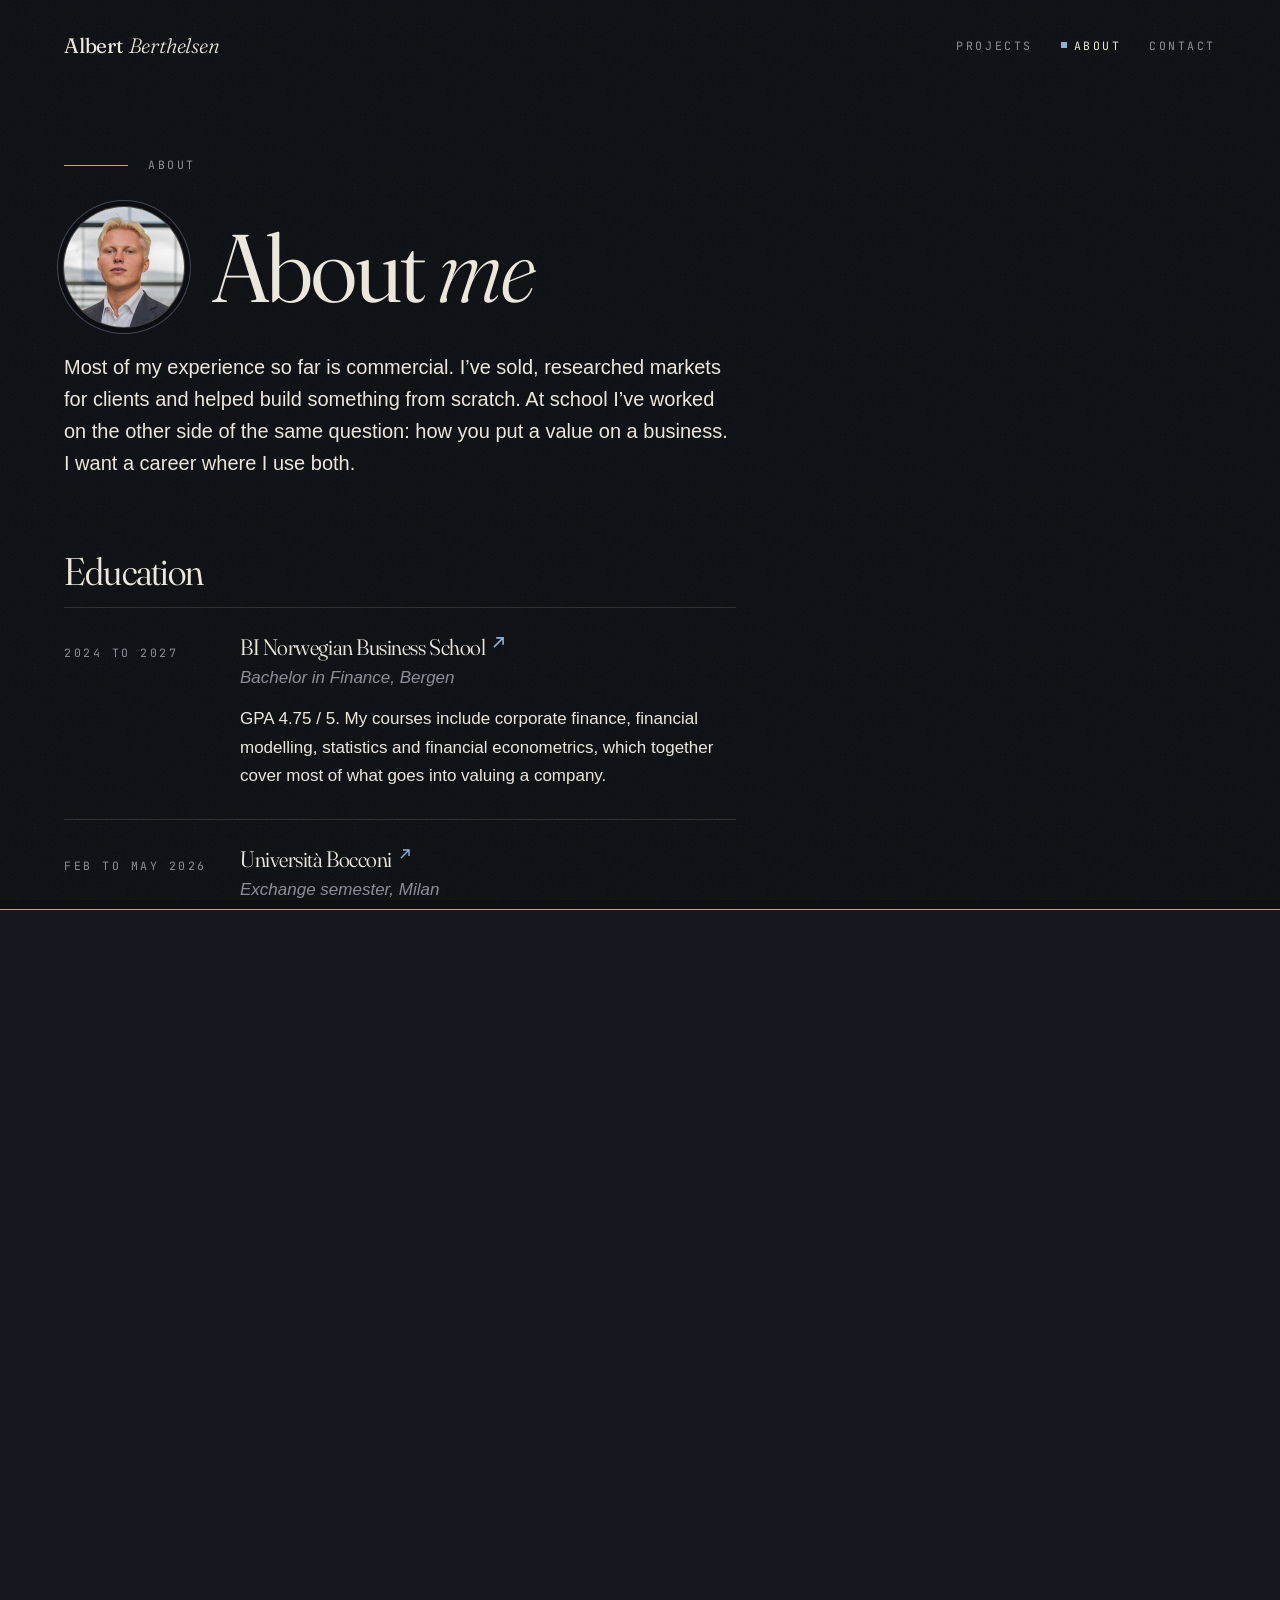
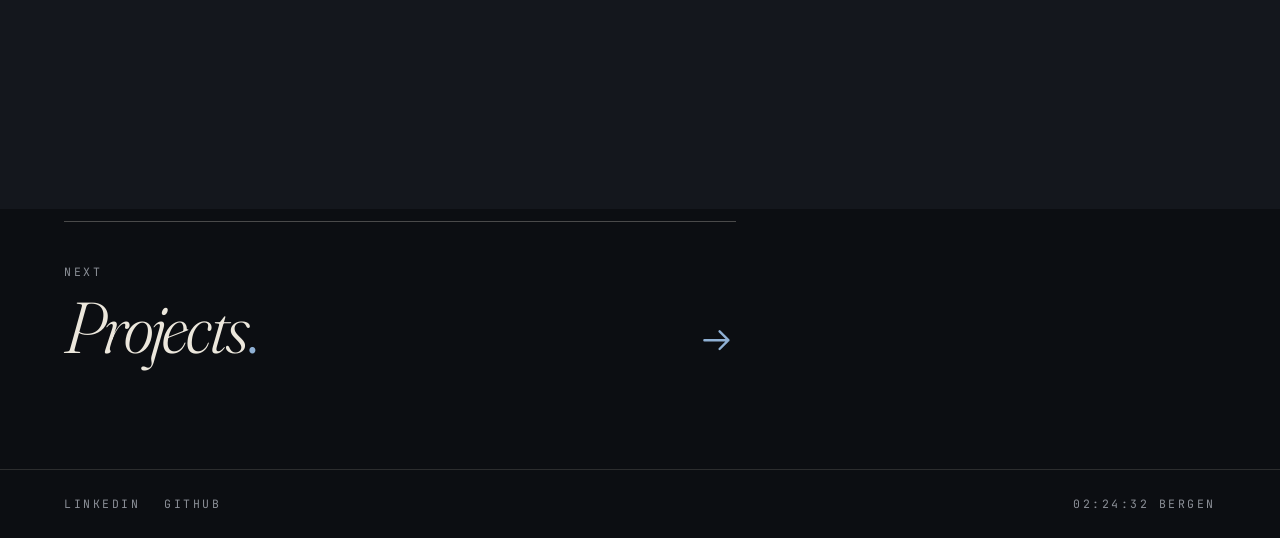
==== commit 551927f2: "Say each thing at most twice: trim repeated facts across pages Co-Authored-By: Claude Opus 5.5 <nore" ====
--- a/about/index.html
+++ b/about/index.html
@@ -53,9 +53,7 @@
         <img src="/img/albert.jpg" alt="Albert Berthelsen" width="878" height="1382" loading="lazy">
         <button class="lightbox-close mono" type="button" aria-label="Close">Close</button>
       </dialog>
-      <p class="lede">Third-year finance student at BI Norwegian Business School in Bergen. I spent spring 2026 on exchange at Bocconi in Milan.</p>
-      <p>Alongside my studies, I work in go-to-market at Kora Fashion in Stockholm, where I was the first external hire. I&rsquo;m also Head of Business Contact at Shippingutvalget, BI&rsquo;s shipping committee. That puts me in regular contact with the shipping industry in Bergen.</p>
-      <p>Most of my experience so far is commercial. I&rsquo;ve sold, researched markets for clients and helped build something from scratch. At school I&rsquo;ve worked on the other side of the same question: how you put a value on a business. I want a career where I use both.</p>
+      <p class="lede">Most of my experience so far is commercial. I&rsquo;ve sold, researched markets for clients and helped build something from scratch. At school I&rsquo;ve worked on the other side of the same question: how you put a value on a business. I want a career where I use both.</p>
 
       <h2>Education</h2>
 
@@ -97,35 +95,6 @@
         </div>
       </div>
 
-      <h2>Experience</h2>
-
-      <div class="entry">
-        <span class="mono entry-date">Since 2026</span>
-        <div>
-        <h3><a class="ext" href="https://www.kora.fashion/" target="_blank" rel="noopener">Kora Fashion</a></h3>
-        <p class="entry-role">GTM Internship, Stockholm (remote)</p>
-        <p>First external hire at an early-stage B2B SaaS start-up founded by two former Meta employees. I handle sales in Norway, and I&rsquo;ve built AI tools for lead sourcing, meeting prep and onboarding. <a href="/projects/ai-gtm-toolkit">Read more</a>.</p>
-        </div>
-      </div>
-
-      <div class="entry">
-        <span class="mono entry-date">Summer 2025</span>
-        <div>
-        <h3><a class="ext" href="https://www.iwishworld.com/" target="_blank" rel="noopener">I Wish</a></h3>
-        <p class="entry-role">Summer Internship, Consultant, London and Exeter</p>
-        <p>Two months as a summer consultant. I led the market and competitor research for VUSE&rsquo;s flagship store launch in London, and worked across five client accounts. <a href="/projects/vuse-market-research">Read more</a>.</p>
-        </div>
-      </div>
-
-      <div class="entry">
-        <span class="mono entry-date">2021 to 2022</span>
-        <div>
-        <h3><a class="ext" href="https://x.com/CyberSnailsNFT" target="_blank" rel="noopener">Cyber Snails</a></h3>
-        <p class="entry-role">Co-founder, Commercial Lead</p>
-        <p>Co-founded a Web3 project and led the commercial side. The collection sold out for NOK 6 million on launch day. <a href="/projects/cyber-snails">Read more</a>.</p>
-        </div>
-      </div>
-
       <h2>Outside work</h2>
       <p>When I&rsquo;m not working or studying, I&rsquo;m usually travelling, training or out with friends.</p>
       <a class="next" href="/projects">
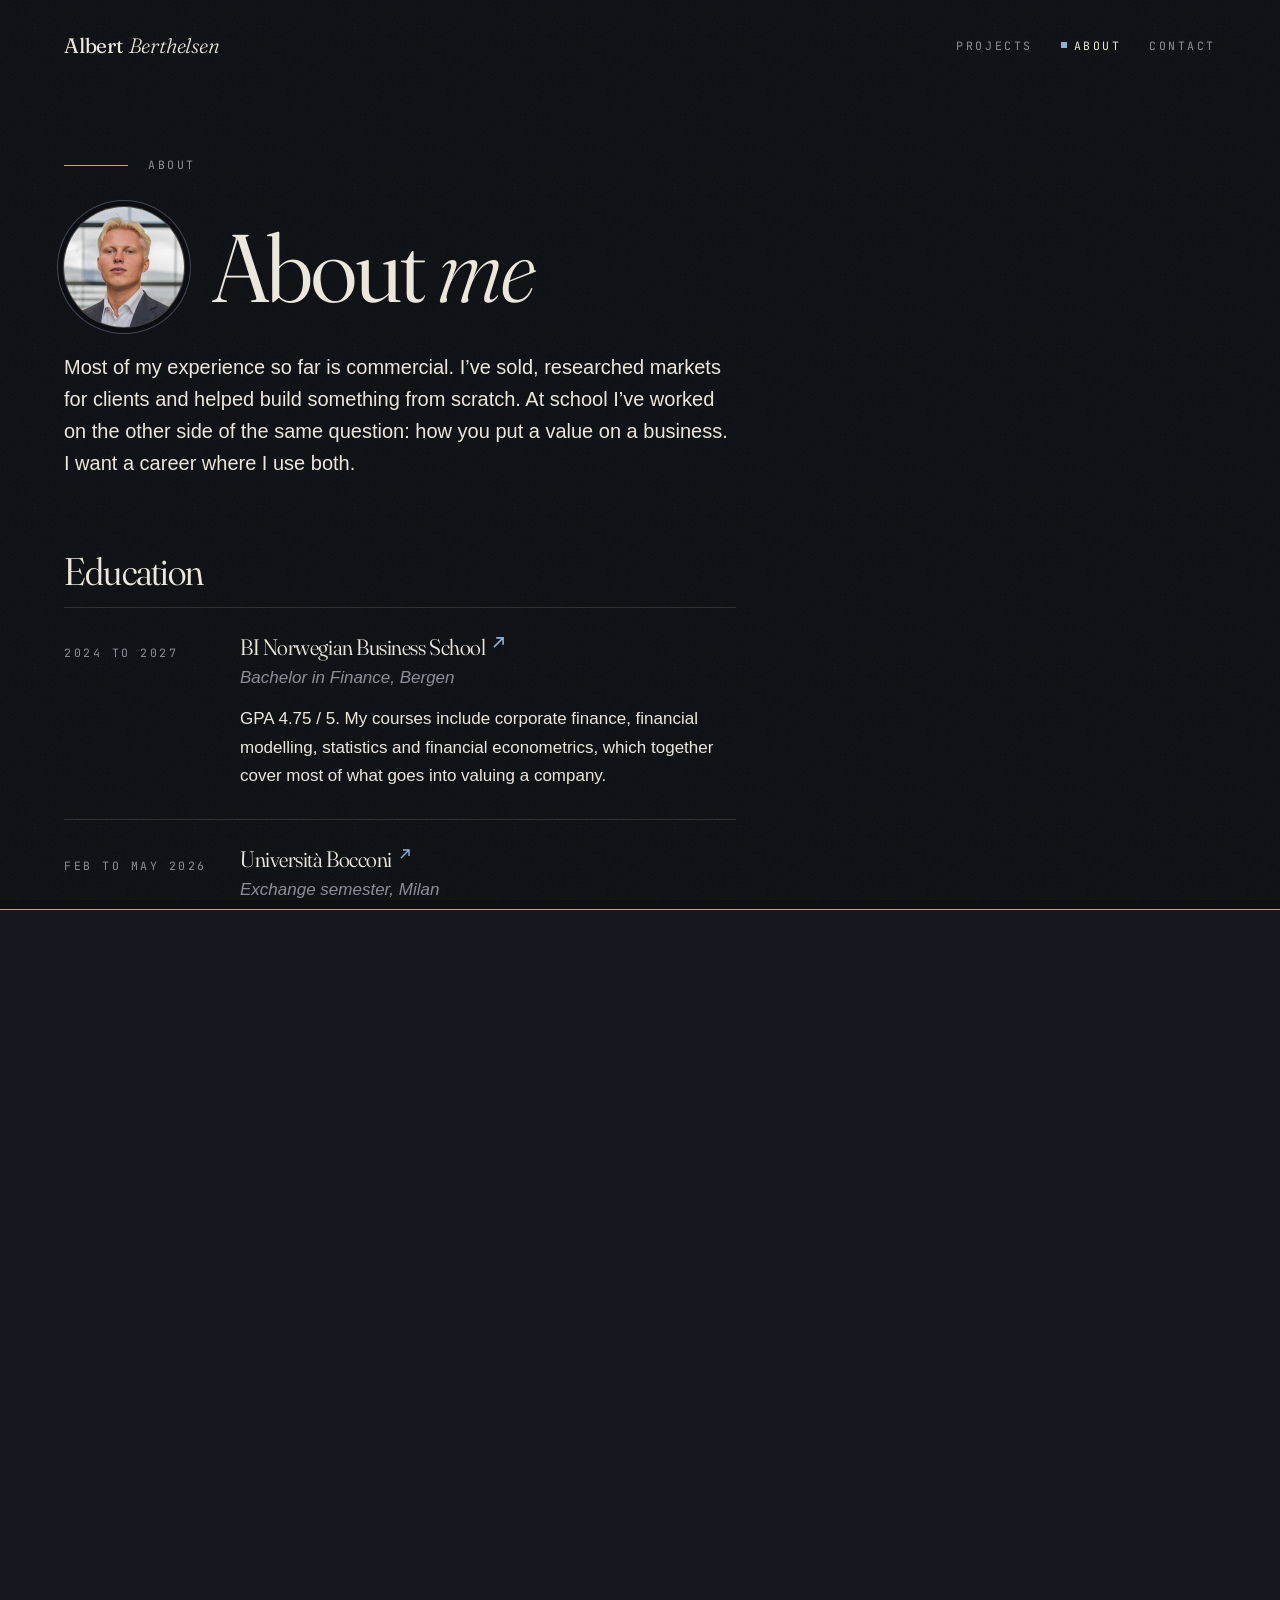
==== commit 71b05379: "More specific outside-work line Co-Authored-By: Claude Opus 5.5 <noreply@anthropic.com>" ====
--- a/about/index.html
+++ b/about/index.html
@@ -96,7 +96,7 @@
       </div>
 
       <h2>Outside work</h2>
-      <p>When I&rsquo;m not working or studying, I&rsquo;m usually travelling, training or out with friends.</p>
+      <p>Most of my free time goes to training, mainly running and football, and to time with friends. I also love to travel, and after spending time in London and Milan, I&rsquo;m always planning the next trip.</p>
       <a class="next" href="/projects">
         <span class="mono">Next</span>
         <span class="next-title">Projects<span class="dot">.</span></span>
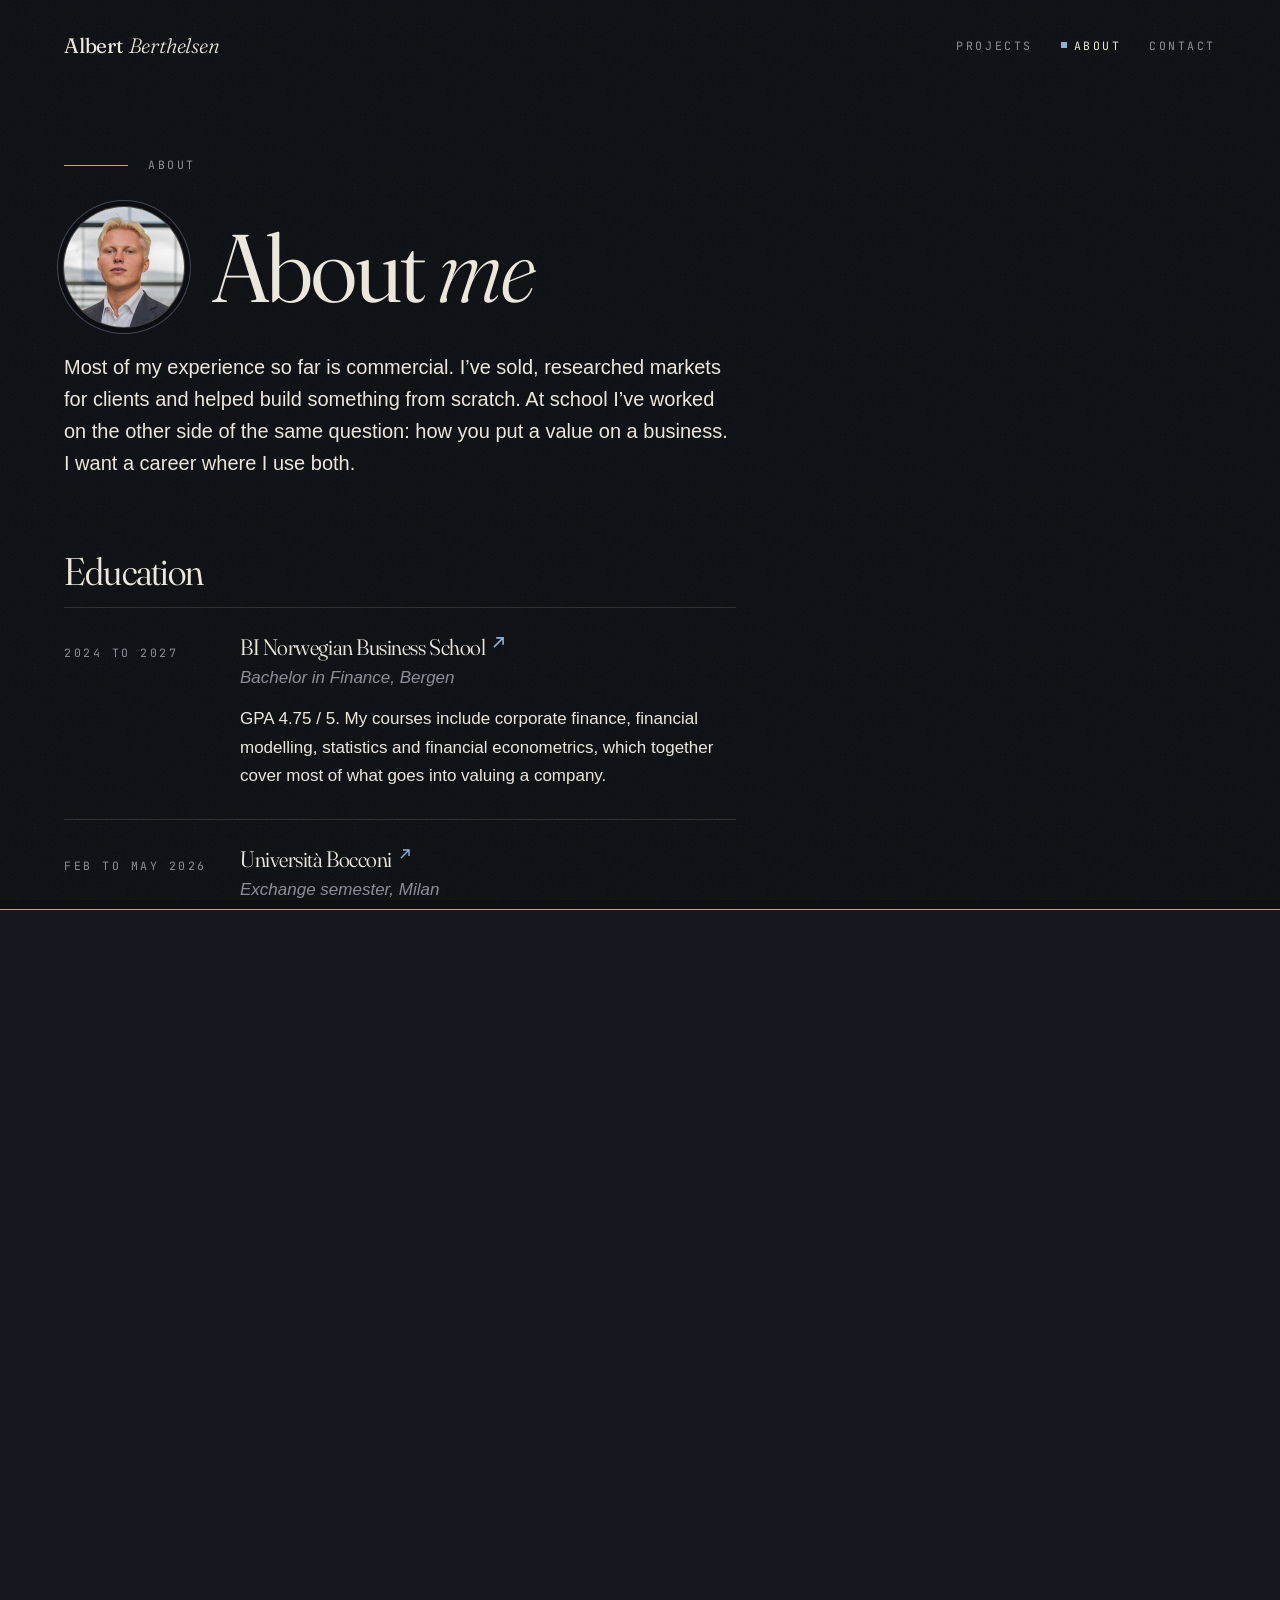
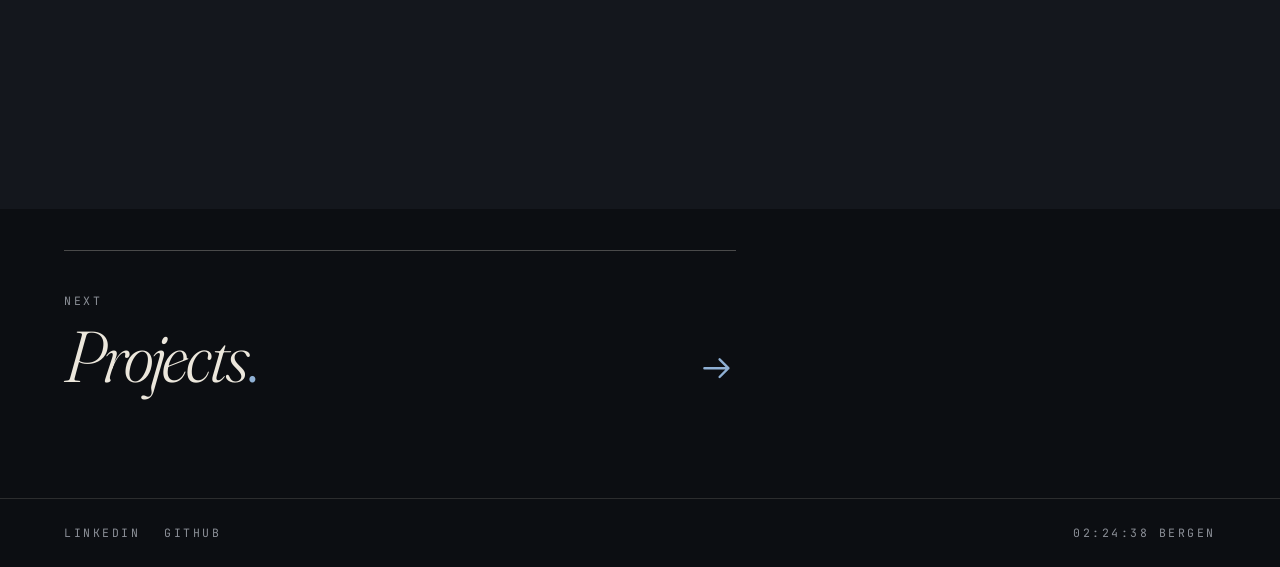
==== commit b7bcc10b: "Reword travel line Co-Authored-By: Claude Opus 5.5 <noreply@anthropic.com>" ====
--- a/about/index.html
+++ b/about/index.html
@@ -96,7 +96,7 @@
       </div>
 
       <h2>Outside work</h2>
-      <p>Most of my free time goes to training, mainly running and football, and to time with friends. I also love to travel, and after spending time in London and Milan, I&rsquo;m always planning the next trip.</p>
+      <p>Most of my free time goes to training, mainly running and football, and to time with friends. I also love to travel, and a semester in Milan only made that stronger.</p>
       <a class="next" href="/projects">
         <span class="mono">Next</span>
         <span class="next-title">Projects<span class="dot">.</span></span>
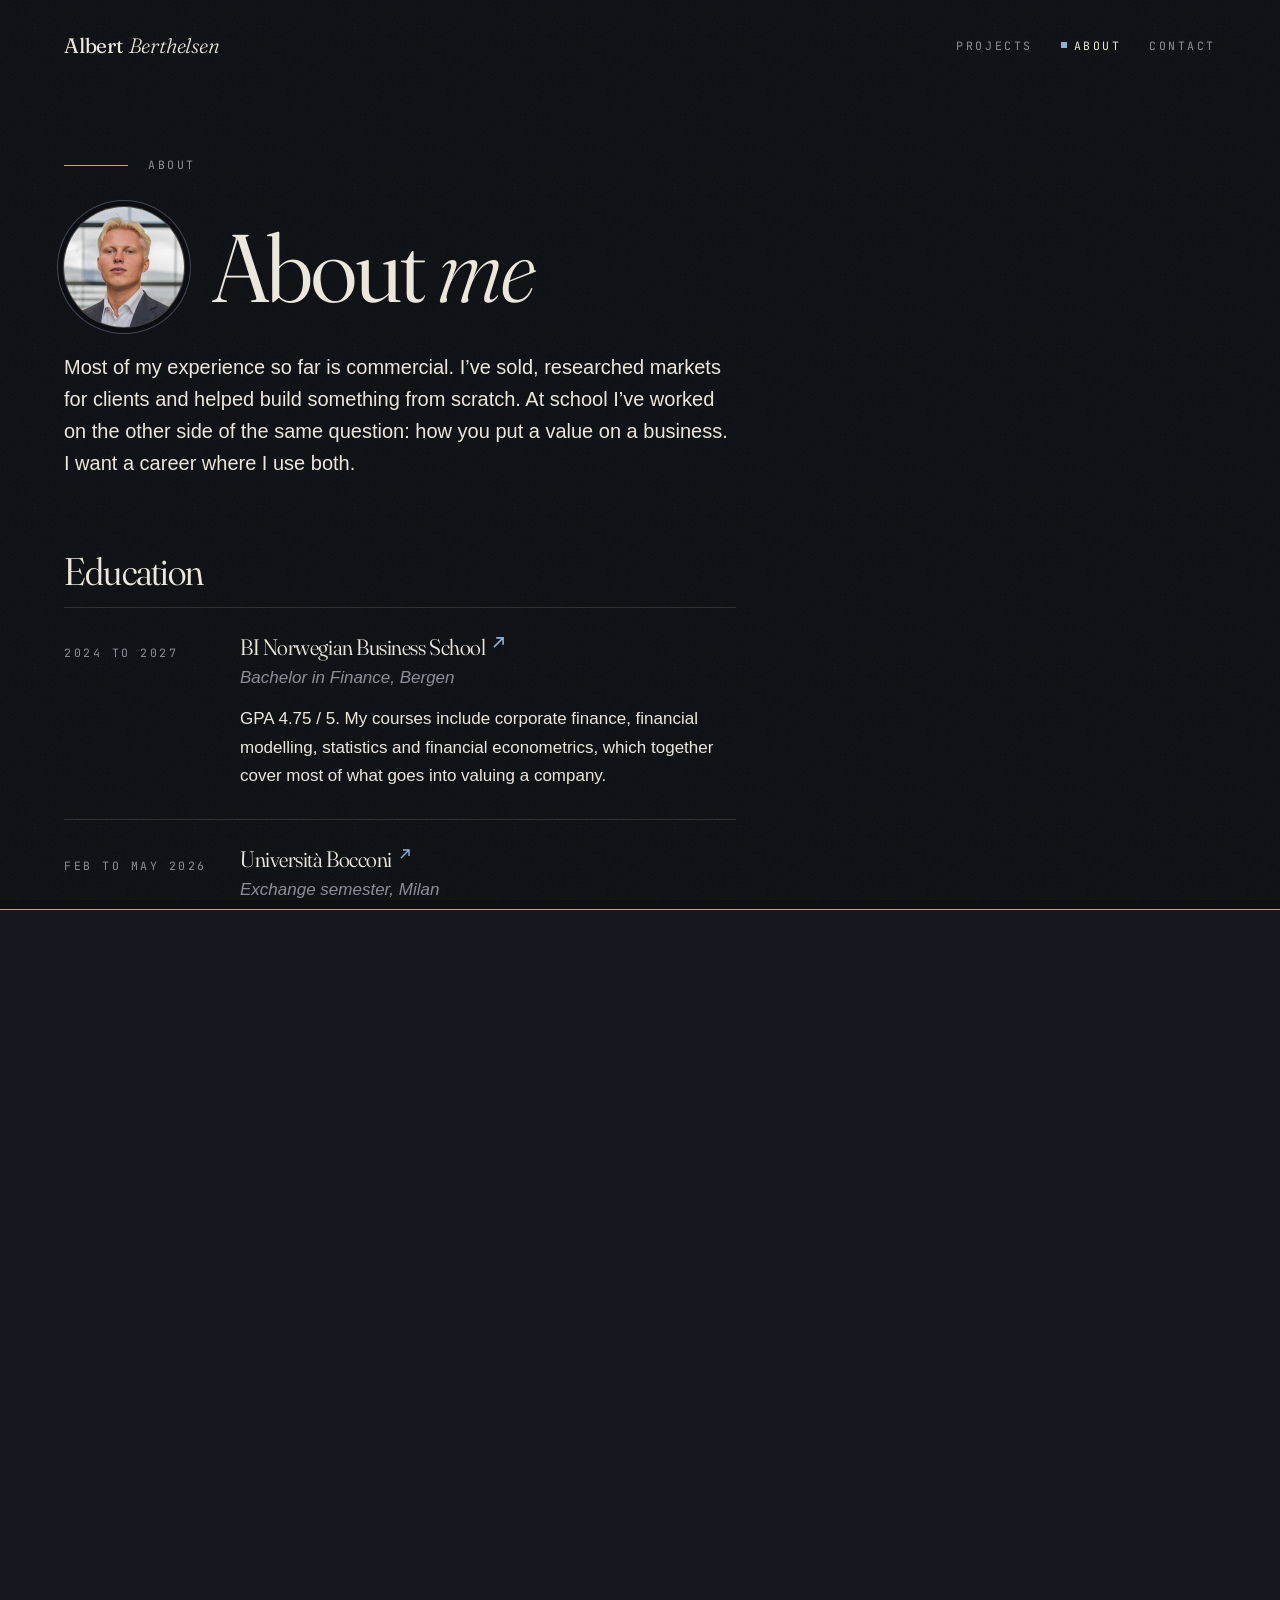
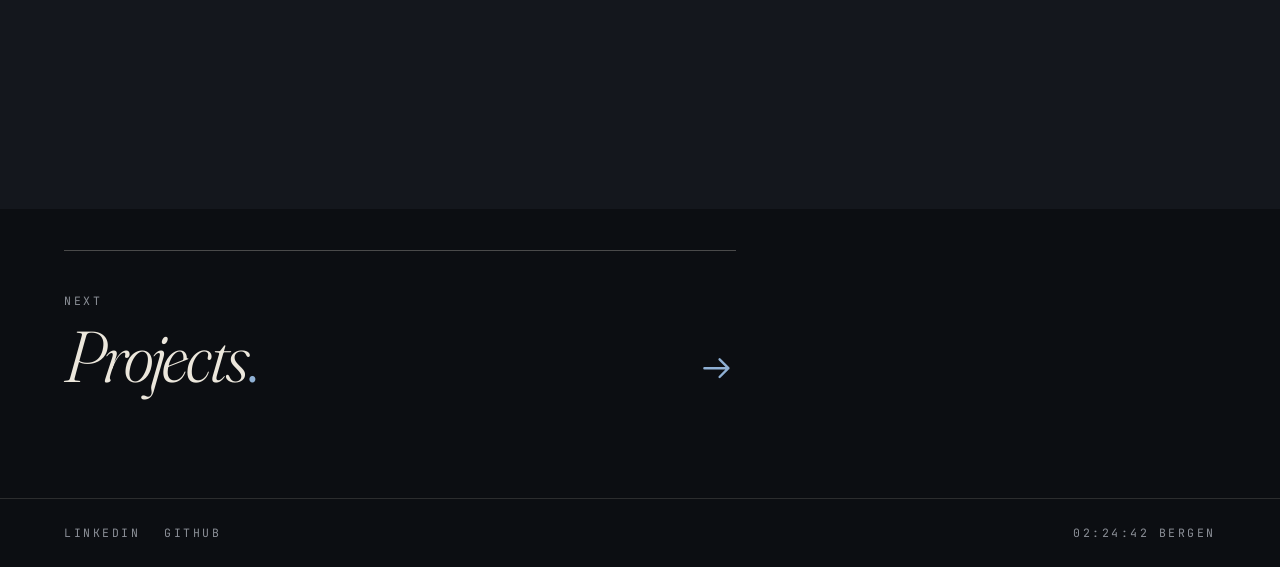
==== commit fa3b4b30: "Living name: letters get heavier near the cursor, with an intro wave Co-Authored-By: Claude Opus 5.5" ====
--- a/about/index.html
+++ b/about/index.html
@@ -23,7 +23,7 @@
   <link rel="apple-touch-icon" href="/apple-touch-icon.png">
   <link rel="preconnect" href="https://fonts.googleapis.com">
   <link rel="preconnect" href="https://fonts.gstatic.com" crossorigin>
-  <link rel="stylesheet" href="https://fonts.googleapis.com/css2?family=Fraunces:ital,opsz,wght,SOFT@0,9..144,300..500,0..100;1,9..144,300..500,0..100&family=JetBrains+Mono:wght@400&display=swap">
+  <link rel="stylesheet" href="https://fonts.googleapis.com/css2?family=Fraunces:ital,opsz,wght,SOFT@0,9..144,100..900,0..100;1,9..144,100..900,0..100&family=JetBrains+Mono:wght@400&display=swap">
   <script>document.documentElement.classList.add("js");</script>
   <link rel="stylesheet" href="/css/style.css">
   <script defer src="/_vercel/insights/script.js"></script>
--- a/css/style.css
+++ b/css/style.css
@@ -166,12 +166,13 @@
 .hero { display: flex; flex-direction: column; justify-content: center; padding-top: 3rem; }
 
 .display {
-  font-size: clamp(3.6rem, 9vw, 10.5rem);
+  font-size: clamp(3.6rem, 8.4vw, 10rem);
+  white-space: nowrap;
   line-height: 0.9;
   letter-spacing: -0.035em;
   margin: 0 0 2.5rem;
 }
-.display span, .display em { display: inline; }
+.display > span, .display > em { display: inline; }
 .display .dot { display: inline; color: var(--accent); font-style: normal; }
 
 
@@ -288,8 +289,8 @@
   main { padding-top: 2.5rem; padding-bottom: 4rem; }
   .hero { padding-top: 2.5rem; }
   .kicker::before { width: 2.5rem; }
-  .display { font-size: clamp(3.6rem, 17vw, 6rem); }
-  .display span, .display em { display: block; }
+  .display { font-size: clamp(3.6rem, 17vw, 6rem); white-space: normal; }
+  .display > span, .display > em { display: block; }
   .display em { padding-left: 0.2em; }
   .card { padding: 1.3rem 1.1rem; }
   .card-title { font-size: 1.6rem; }
